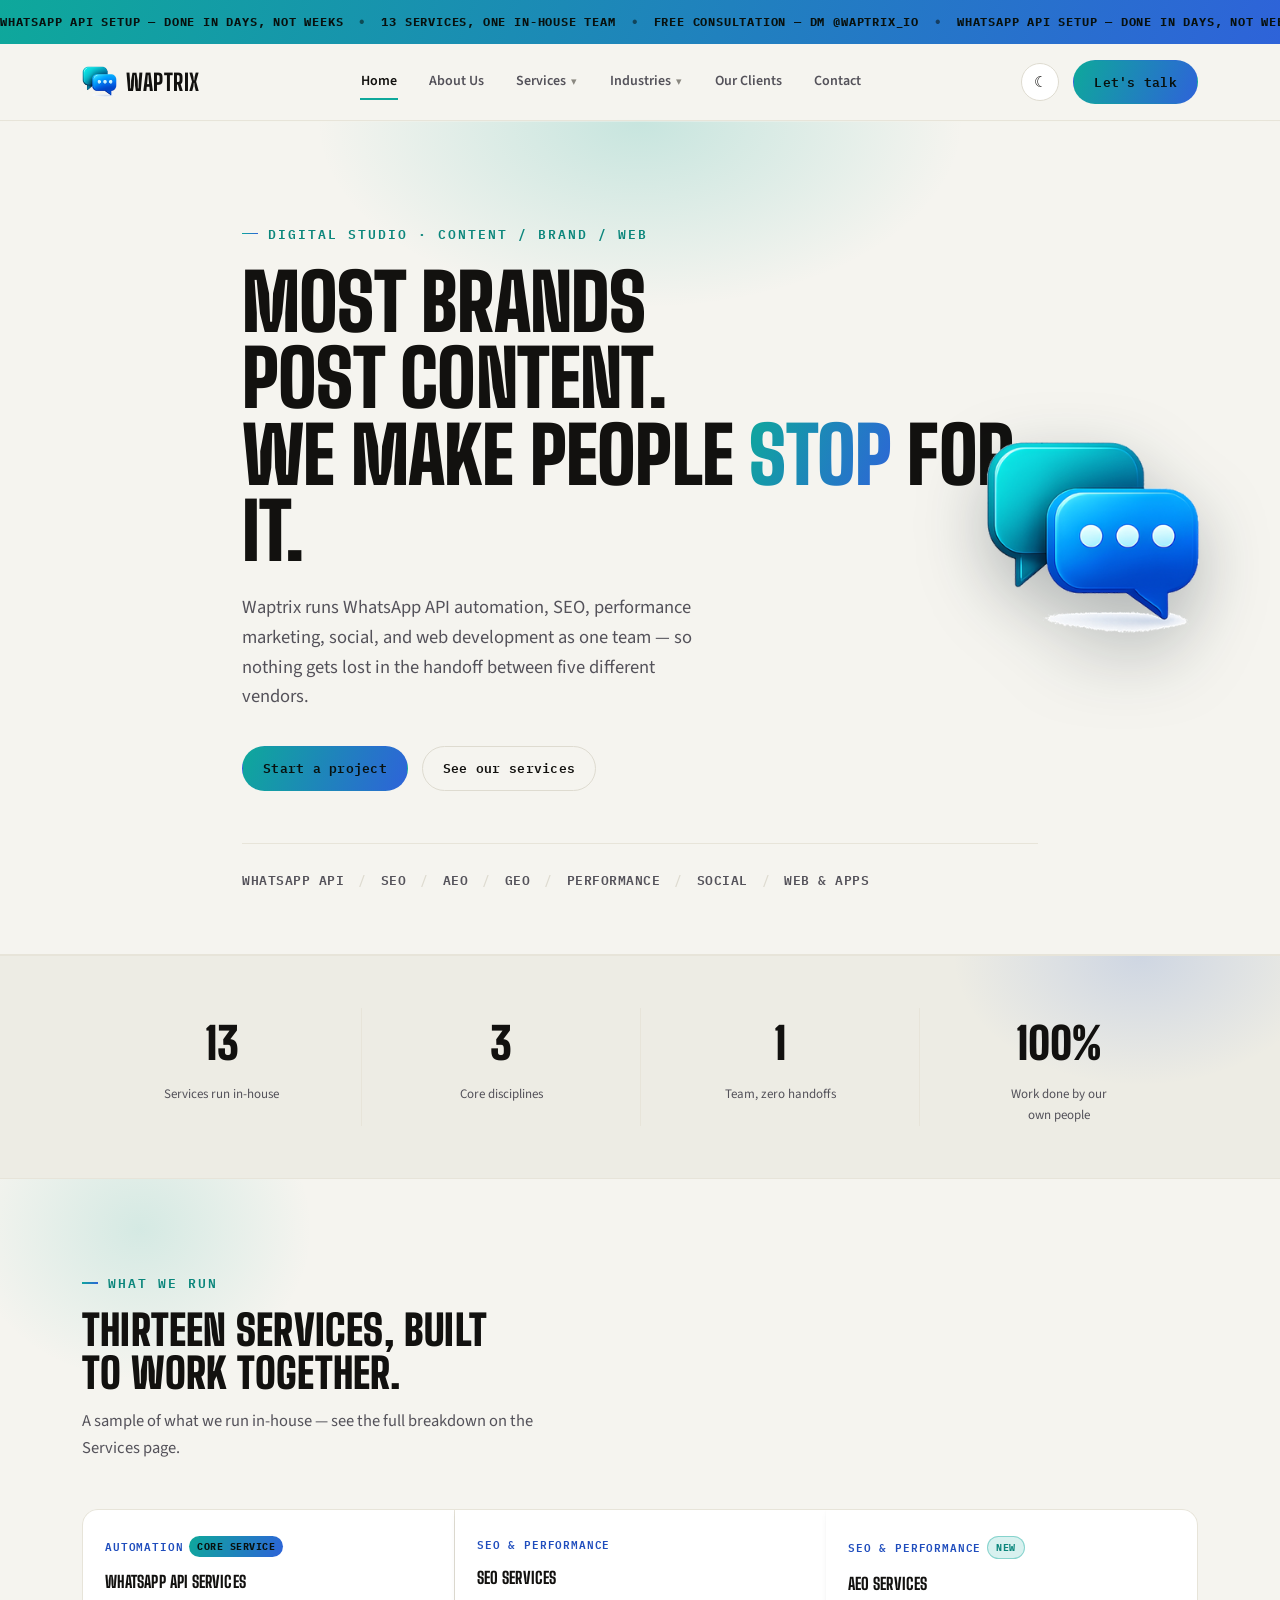
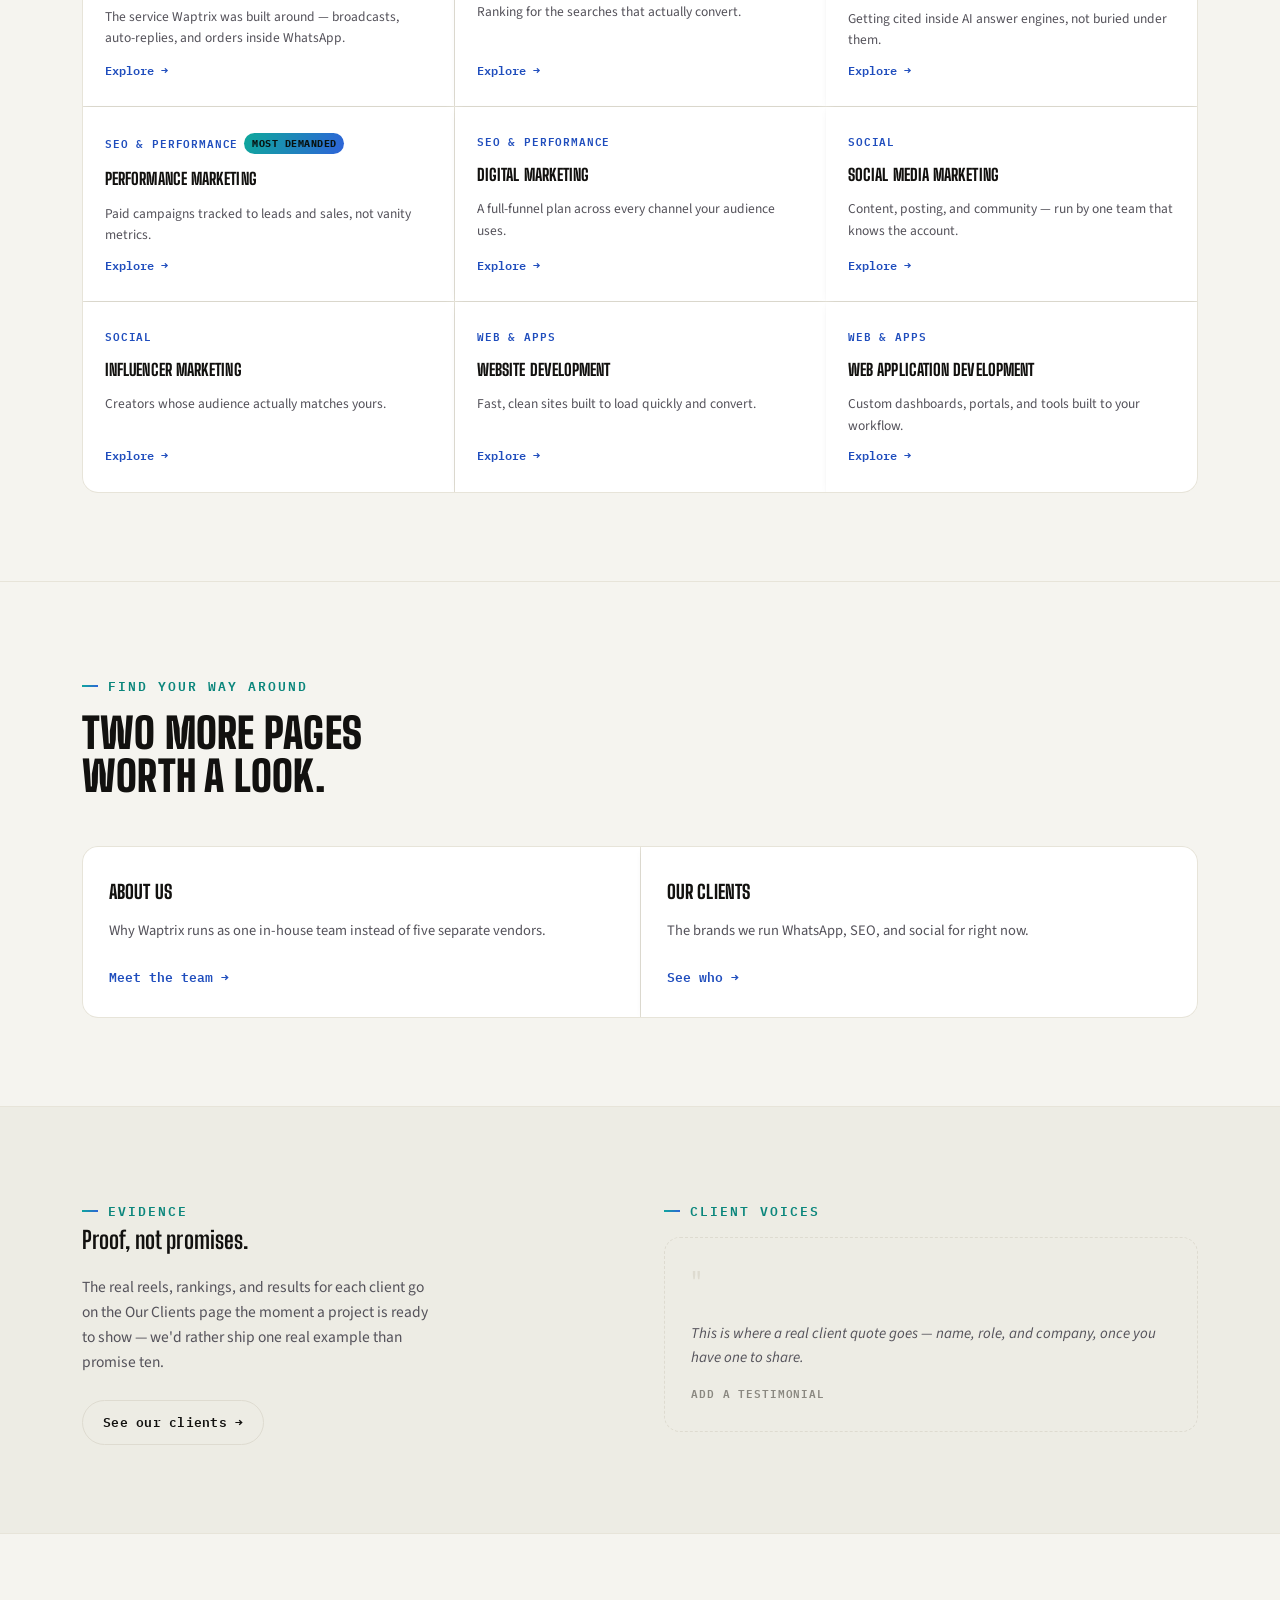
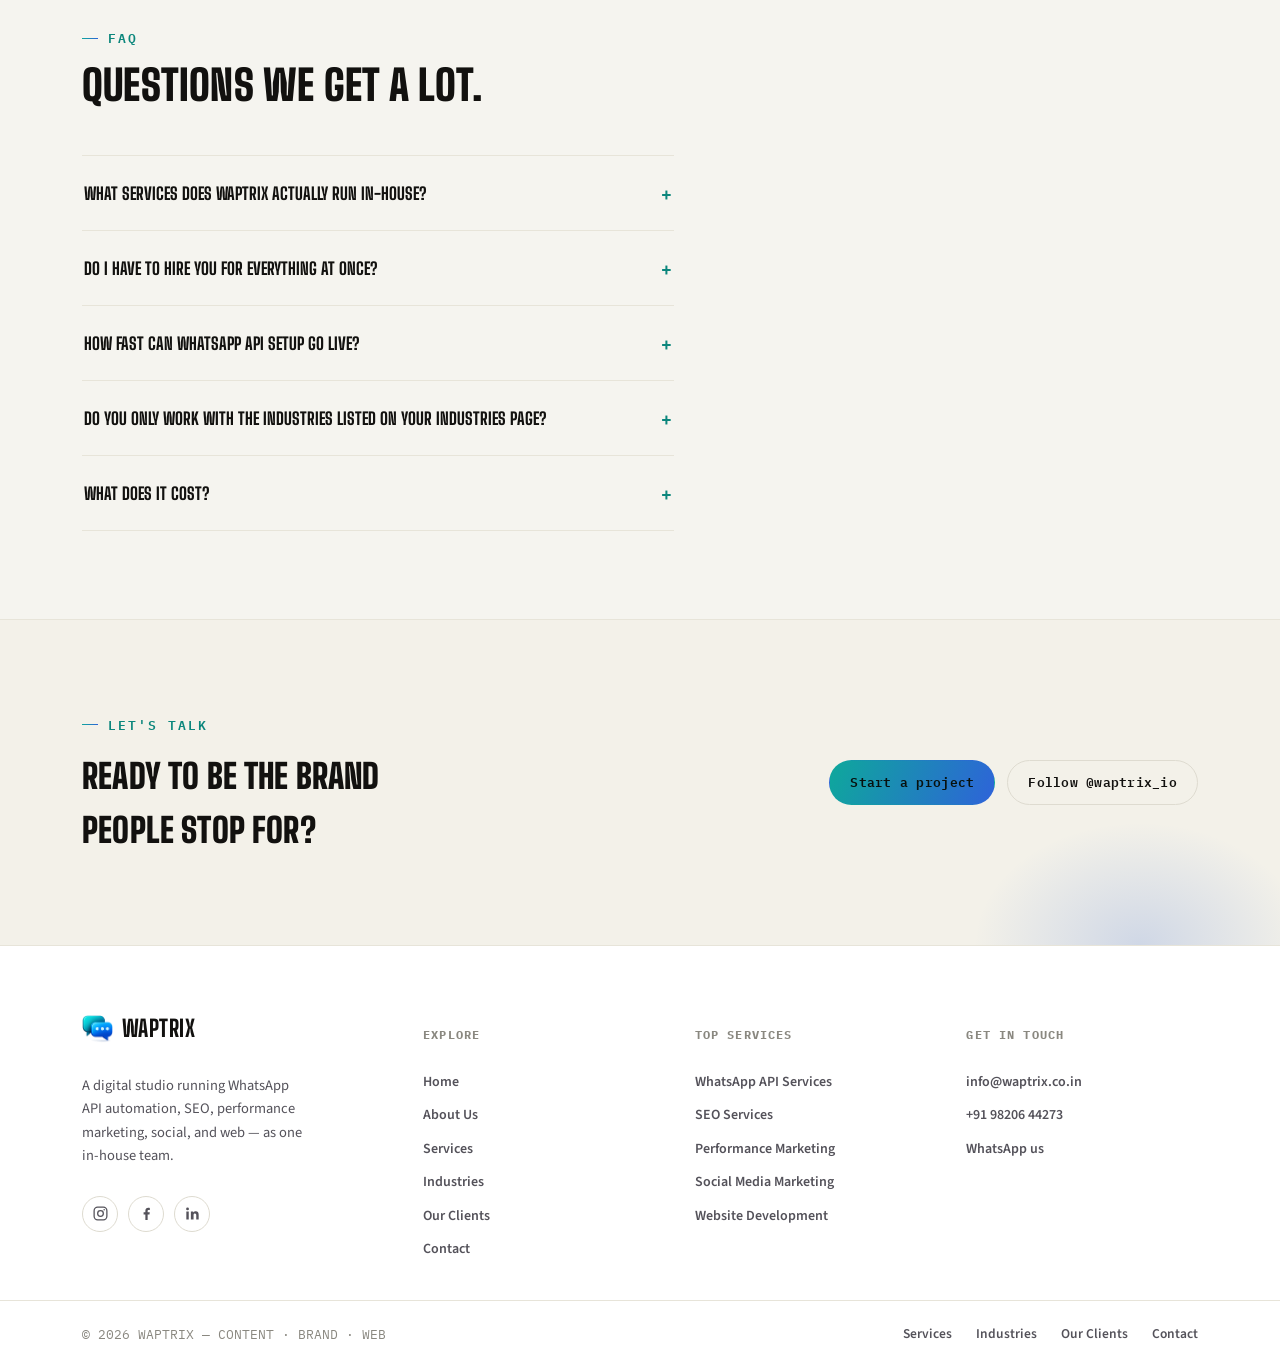
==== src/site.html @ ff84740c "Split the site into real pages for Google and fix the cut-off mobile logo Every section used to live" ====
<!DOCTYPE html>
<html lang="en">
<head>
<meta charset="utf-8">
<meta name="viewport" content="width=device-width, initial-scale=1">
<meta name="description" content="Waptrix Studio — SEO, AEO, performance marketing, social media, website development and WhatsApp API services, all from one in-house team.">
<title>Waptrix Studio</title>
<link rel="preconnect" href="https://fonts.googleapis.com">
<link rel="preconnect" href="https://fonts.gstatic.com" crossorigin>
<link href="https://fonts.googleapis.com/css2?family=Big+Shoulders+Display:wght@700;800;900&family=Source+Sans+3:wght@400;500;600;700&family=IBM+Plex+Mono:wght@500;600&display=swap" rel="stylesheet">
<style>
  :root{
    --bg:#F5F4EF;
    --bg-alt:#EDECE4;
    --surface:#FFFFFF;
    --surface-2:#F3F1E9;
    --border:#DEDBD0;
    --border-soft:#E7E4D9;
    --ink:#12110F;
    --ink-soft:#54525A;
    --ink-faint:#8A8880;
    --teal:#0EA89B;
    --teal-deep:#0B867C;
    --blue:#2E63D9;
    --blue-deep:#1F4DBD;
    --nav-bg:rgba(245,244,239,.86);
    --grad:linear-gradient(112deg, var(--teal), var(--blue));
    --radius:16px;
    --shadow-sm:0 1px 2px rgba(20,20,10,.04), 0 2px 8px -2px rgba(20,20,10,.06);
    --shadow-md:0 4px 16px -4px rgba(20,20,10,.10), 0 12px 32px -12px rgba(20,20,10,.10);
  }
  @media (prefers-color-scheme: dark){
    :root:not([data-theme="light"]){
      --bg:#0A0A0E;
      --bg-alt:#0F0F14;
      --surface:#15151B;
      --surface-2:#1B1B22;
      --border:#292933;
      --border-soft:#1F1F27;
      --ink:#F4F3EF;
      --ink-soft:#A6A5AF;
      --ink-faint:#6C6B76;
      --teal:#20D6C7;
      --teal-deep:#3BE0D2;
      --blue:#4C82FF;
      --blue-deep:#7CA3FF;
      --nav-bg:rgba(10,10,14,.82);
      --shadow-sm:0 1px 2px rgba(0,0,0,.3), 0 2px 10px -2px rgba(0,0,0,.4);
      --shadow-md:0 6px 20px -6px rgba(0,0,0,.5), 0 16px 40px -16px rgba(0,0,0,.55);
    }
  }
  :root[data-theme="dark"]{
    --bg:#0A0A0E;
    --bg-alt:#0F0F14;
    --surface:#15151B;
    --surface-2:#1B1B22;
    --border:#292933;
    --border-soft:#1F1F27;
    --ink:#F4F3EF;
    --ink-soft:#A6A5AF;
    --ink-faint:#6C6B76;
    --teal:#20D6C7;
    --teal-deep:#3BE0D2;
    --blue:#4C82FF;
    --blue-deep:#7CA3FF;
    --nav-bg:rgba(10,10,14,.82);
    --shadow-sm:0 1px 2px rgba(0,0,0,.3), 0 2px 10px -2px rgba(0,0,0,.4);
    --shadow-md:0 6px 20px -6px rgba(0,0,0,.5), 0 16px 40px -16px rgba(0,0,0,.55);
  }
  *{box-sizing:border-box;}
  html{scroll-behavior:smooth;}
  @media (prefers-reduced-motion: reduce){
    html{scroll-behavior:auto;}
  }
  body{
    margin:0;
    background:var(--bg);
    color:var(--ink);
    font-family:"Source Sans 3", ui-sans-serif, system-ui, -apple-system, sans-serif;
    font-size:16px;
    line-height:1.6;
    -webkit-font-smoothing:antialiased;
  }
  h1,h2,h3{
    font-family:"Big Shoulders Display", ui-sans-serif, system-ui, sans-serif;
    color:var(--ink);
    text-wrap:balance;
    margin:0;
    letter-spacing:.005em;
  }
  a{color:inherit; text-decoration:none;}
  img,svg{max-width:100%;}

  /* ---------- Smooth theme switching + motion ---------- */
  body, header.site, .theme-toggle, .menu-toggle, .btn-ghost,
  .contact-panel, .contact-left, .contact-right, .cline, .cline .go,
  .channel, .teaser, .tile, .svc-row, .slot, .voice-slot, .mega-col a, .step .num, .badge.new,
  nav.links > a, .nav-item > a, .caret-btn, .mobile-menu a{
    transition:background-color .25s ease, border-color .25s ease, color .2s ease;
  }
  .btn{transition:filter .15s ease, transform .15s ease, border-color .2s ease, color .2s ease, background-color .25s ease;}
  .btn-primary:hover{transform:translateY(-1px);}
  .btn-ghost:hover{transform:translateY(-1px);}
  .teaser, .tile, .slot{transition:background-color .25s ease, border-color .25s ease, transform .2s ease;}
  .teaser:hover, .tile:hover{transform:translateY(-3px);}
  .slot:hover{transform:translateY(-2px); border-color:var(--teal);}
  .svc-row{transition:background-color .2s ease, transform .15s ease;}
  .svc-row:hover{transform:translateX(4px);}
  @keyframes pageIn{
    from{opacity:0; transform:translateY(8px);}
    to{opacity:1; transform:translateY(0);}
  }
  .page{animation:pageIn .45s ease;}
  @media (prefers-reduced-motion: reduce){
    .page{animation:none;}
    .teaser:hover, .tile:hover, .slot:hover, .svc-row:hover, .btn-primary:hover, .btn-ghost:hover{transform:none;}
    body, header.site, .theme-toggle, .menu-toggle, .btn-ghost, .btn,
    .contact-panel, .contact-left, .contact-right, .cline, .cline .go,
    .channel, .teaser, .tile, .svc-row, .slot, .voice-slot, .mega-col a, .step .num, .badge.new,
    nav.links > a, .nav-item > a, .caret-btn, .mobile-menu a, .mega-menu, .mobile-menu{
      transition-duration:.01s;
    }
  }
  .mono{font-family:"IBM Plex Mono", ui-monospace, monospace;}
  .wrap{max-width:1180px; margin:0 auto; padding:0 32px;}

  .eyebrow{
    font-family:"IBM Plex Mono", ui-monospace, monospace;
    font-size:12.5px; font-weight:600; letter-spacing:.16em; text-transform:uppercase;
    color:var(--teal-deep);
    display:inline-flex; align-items:center; gap:10px;
  }
  .eyebrow::before{content:"";width:16px;height:1.5px;background:var(--grad);}

  /* ---------- Top ticker ---------- */
  .topbar{background:var(--grad); color:#08110F; overflow:hidden; white-space:nowrap;}
  .topbar-track{display:inline-flex; align-items:center; gap:16px; padding:9px 0; animation:ticker 26s linear infinite;}
  .topbar-item{font-family:"IBM Plex Mono", monospace; font-size:11.5px; font-weight:700; letter-spacing:.07em; text-transform:uppercase;}
  .topbar-sep{opacity:.55; font-weight:700;}
  @keyframes ticker{from{transform:translateX(0);} to{transform:translateX(-50%);}}
  @media (prefers-reduced-motion: reduce){
    .topbar-track{animation:none;}
    .topbar{overflow-x:auto;}
  }

  /* ---------- Nav ---------- */
  header.site{
    position:sticky; top:0; z-index:50;
    background:var(--nav-bg);
    backdrop-filter:saturate(140%) blur(10px);
    border-bottom:1px solid var(--border-soft);
  }
  .nav{position:relative; display:flex; align-items:center; justify-content:space-between; padding:16px 32px; max-width:1180px; margin:0 auto;}
  .brand{display:flex; align-items:center; gap:9px; flex:none;}
  .brand-logo{height:32px; width:auto; display:block;}
  .footer-brand .brand-logo{height:28px;}
  .brand-word{
    font-family:"Big Shoulders Display", sans-serif; font-weight:800;
    font-size:23px; letter-spacing:.02em; text-transform:uppercase; color:var(--ink);
  }
  nav.links{display:flex; align-items:center; gap:30px;}
  nav.links > a{font-size:14px; font-weight:600; color:var(--ink-soft); border-bottom:2px solid transparent; padding:6px 1px; transition:color .15s, border-color .15s;}
  nav.links > a:hover, nav.links > a:focus-visible{color:var(--ink); border-color:var(--teal);}
  nav.links > a.active{color:var(--ink); border-color:var(--teal);}
  .nav-item{position:relative; display:flex; align-items:center; gap:2px;}
  .nav-item > a{font-size:14px; font-weight:600; color:var(--ink-soft); border-bottom:2px solid transparent; padding:6px 1px; transition:color .15s, border-color .15s;}
  .nav-item > a:hover, .nav-item > a:focus-visible, .nav-item > a.active{color:var(--ink); border-color:var(--teal);}
  .caret-btn{background:none; border:none; color:var(--ink-faint); font-size:11px; cursor:pointer; padding:6px 2px;}
  .caret-btn:hover{color:var(--ink);}
  .caret-btn:focus-visible{outline:2px solid var(--blue); outline-offset:2px;}
  .mega-menu{
    position:absolute; top:calc(100% + 14px); left:50%;
    display:flex; gap:36px; background:var(--surface); border:1px solid var(--border-soft); border-radius:14px;
    padding:26px 30px; box-shadow:0 16px 40px -12px rgba(0,0,0,.25); z-index:60; width:max-content;
    opacity:0; visibility:hidden; pointer-events:none;
    transform:translateX(-50%) translateY(-6px);
    transition:opacity .18s ease, transform .18s ease, visibility .18s;
  }
  .mega-menu.open{
    opacity:1; visibility:visible; pointer-events:auto;
    transform:translateX(-50%) translateY(0);
  }
  .mega-col{display:flex; flex-direction:column; gap:2px; min-width:220px;}
  .mega-cat{
    font-family:"IBM Plex Mono", monospace; font-size:11px; font-weight:700; letter-spacing:.12em; text-transform:uppercase;
    color:var(--teal-deep); padding-bottom:10px; margin-bottom:6px; border-bottom:2px solid var(--border);
  }
  .mega-col a{
    display:flex; align-items:center; justify-content:space-between; gap:10px;
    font-size:14px; font-weight:600; color:var(--ink-soft); padding:9px 4px; border-radius:8px;
  }
  .mega-col a:hover{color:var(--ink); background:var(--surface-2);}
  .mega-static{
    display:block; font-size:14px; font-weight:600; color:var(--ink-soft); padding:9px 4px;
  }
  .mega-cta-link{color:var(--blue-deep) !important; font-weight:700 !important;}
  .mega-cta-link:hover{color:var(--teal-deep) !important; background:var(--surface-2);}
  .badge{
    font-family:"IBM Plex Mono", monospace; font-size:9.5px; font-weight:700; letter-spacing:.05em; text-transform:uppercase;
    padding:3px 8px; border-radius:999px; white-space:nowrap; flex:none;
  }
  .badge.new{background:color-mix(in srgb, var(--teal) 16%, transparent); color:var(--teal-deep); border:1px solid color-mix(in srgb, var(--teal) 40%, transparent);}
  .badge.hot{background:var(--grad); color:#08110F;}
  .btn{
    font-family:"IBM Plex Mono", monospace; font-size:13px; font-weight:600; letter-spacing:.02em;
    padding:11px 20px; border-radius:999px; display:inline-flex; align-items:center; gap:8px; border:1px solid transparent; cursor:pointer;
  }
  .btn:focus-visible{outline:2px solid var(--blue); outline-offset:2px;}
  .btn-primary{background:var(--grad); color:#08110F;}
  .btn-primary:hover{filter:brightness(1.08);}
  .btn-ghost{background:transparent; border-color:var(--border); color:var(--ink);}
  .btn-ghost:hover{border-color:var(--teal); color:var(--teal-deep);}
  .theme-toggle{
    width:38px; height:38px; border-radius:50%; border:1px solid var(--border);
    background:var(--surface); color:var(--ink); display:flex; align-items:center; justify-content:center;
    font-size:15px; cursor:pointer; flex:none;
  }
  .theme-toggle:hover{border-color:var(--teal);}
  .theme-toggle:focus-visible{outline:2px solid var(--blue); outline-offset:2px;}
  .nav-right{display:flex; align-items:center; gap:14px;}
  .nav-right .btn{white-space:nowrap;}
  .menu-toggle{
    display:none; width:38px; height:38px; border-radius:50%; border:1px solid var(--border);
    background:var(--surface); color:var(--ink); align-items:center; justify-content:center; font-size:16px; cursor:pointer; flex:none;
  }
  .menu-toggle:focus-visible{outline:2px solid var(--blue); outline-offset:2px;}
  .mobile-menu{
    position:absolute; top:100%; left:0; right:0; background:var(--surface);
    border-bottom:1px solid var(--border-soft); padding:8px 32px 18px; display:flex; flex-direction:column;
    opacity:0; visibility:hidden; pointer-events:none; transform:translateY(-8px);
    transition:opacity .2s ease, transform .2s ease, visibility .2s;
  }
  .mobile-menu.open{opacity:1; visibility:visible; pointer-events:auto; transform:translateY(0);}
  .mobile-menu a{display:block; padding:12px 4px; font-size:15px; font-weight:600; color:var(--ink-soft); border-left:3px solid transparent; padding-left:12px; transition:color .15s ease, border-color .15s ease;}
  .mobile-menu a:hover, .mobile-menu a.active{color:var(--ink); border-left-color:var(--teal);}

  /* ---------- Pages ---------- */
  .page{display:block;}
  .page[hidden]{display:none;}

  /* ---------- Hero ---------- */
  .hero{position:relative; padding:96px 0 64px; overflow:hidden; border-bottom:1px solid var(--border-soft);}
  .hero::before{
    content:"";
    position:absolute; top:-260px; left:50%; width:900px; height:520px; transform:translateX(-50%);
    background:radial-gradient(closest-side, color-mix(in srgb, var(--teal) 20%, transparent), transparent 72%);
    pointer-events:none;
  }
  .hero-inner{position:relative; max-width:860px;}
  .hero h1{
    font-size:clamp(40px, 6.4vw, 78px); font-weight:900; line-height:.98; letter-spacing:-.01em;
    text-transform:uppercase; margin:20px 0 24px;
  }
  .hero h1 .hl{
    background:var(--grad); -webkit-background-clip:text; background-clip:text; color:transparent;
  }
  .hero p.lede{font-size:18.5px; color:var(--ink-soft); max-width:52ch; margin:0 0 34px;}
  .hero-ctas{display:flex; gap:14px; flex-wrap:wrap; margin-bottom:52px;}
  .stack-strip{
    display:flex; align-items:center; gap:14px; flex-wrap:wrap;
    font-family:"IBM Plex Mono", monospace; font-size:12.5px; font-weight:500; letter-spacing:.04em;
    color:var(--ink-faint); text-transform:uppercase;
    padding-top:26px; border-top:1px solid var(--border-soft);
  }
  .stack-strip b{color:var(--ink-soft); font-weight:600;}
  .stack-strip .sep{color:var(--border); }

  /* ---------- Hero 3D floating icon ---------- */
  .hero-visual{
    position:absolute; top:50%; right:6%; width:220px; height:220px;
    transform:translateY(-50%); pointer-events:none; perspective:900px;
    animation:heroFloat 6s ease-in-out infinite;
  }
  .hero-visual img{
    width:100%; height:100%; object-fit:contain; display:block;
    filter:drop-shadow(0 24px 34px rgba(10,30,40,.28));
    transition:transform .25s ease-out;
    transform-style:preserve-3d;
  }
  @keyframes heroFloat{
    0%,100%{transform:translateY(-50%) rotate(-2.5deg);}
    50%{transform:translateY(calc(-50% - 16px)) rotate(2.5deg);}
  }
  @media (max-width:1080px){ .hero-visual{width:170px; height:170px; right:3%;} }
  @media (max-width:860px){ .hero-visual{display:none;} }
  @media (prefers-reduced-motion: reduce){ .hero-visual{animation:none; top:50%; right:6%;} }

  /* ---------- 3D tilt + sheen on cards ---------- */
  .tilt{position:relative; transform-style:preserve-3d; will-change:transform;}
  .tilt::after{
    content:""; position:absolute; inset:0; border-radius:inherit; pointer-events:none;
    background:radial-gradient(circle at var(--mx,50%) var(--my,50%), rgba(255,255,255,.20), transparent 55%);
    opacity:0; transition:opacity .25s ease; z-index:1;
  }
  .tilt:hover::after{opacity:1;}
  :root[data-theme="dark"] .tilt::after{background:radial-gradient(circle at var(--mx,50%) var(--my,50%), rgba(255,255,255,.10), transparent 55%);}
  @media (prefers-color-scheme: dark){
    :root:not([data-theme="light"]) .tilt::after{background:radial-gradient(circle at var(--mx,50%) var(--my,50%), rgba(255,255,255,.10), transparent 55%);}
  }

  /* ---------- Section shell ---------- */
  section{padding:88px 0;}
  section + section{border-top:1px solid var(--border-soft);}
  .sec-head{max-width:60ch; margin-bottom:48px;}
  .sec-head h1, .sec-head h2{font-size:clamp(28px,3.6vw,42px); font-weight:900; margin-top:16px; text-transform:uppercase; line-height:1.02;}
  .sec-head p{color:var(--ink-soft); margin-top:14px; font-size:16.5px;}

  /* ---------- Home teasers ---------- */
  .teasers{display:grid; grid-template-columns:repeat(3,1fr); gap:1px; background:var(--border-soft); border:1px solid var(--border-soft); border-radius:var(--radius); overflow:hidden;}
  .teasers-2{grid-template-columns:repeat(2,1fr);}
  .teaser{background:var(--surface); padding:30px 26px; display:flex; flex-direction:column; gap:12px; min-height:170px; transition:background .15s; box-shadow:var(--shadow-sm);}
  .teaser:hover{box-shadow:var(--shadow-md);}
  .teaser:hover{background:var(--surface-2);}
  .teaser h3{font-size:19px; font-weight:800; text-transform:uppercase;}
  .teaser p{font-size:14.5px; color:var(--ink-soft); margin:0; flex:1;}
  .teaser .go{font-family:"IBM Plex Mono",monospace; font-size:12.5px; font-weight:600; color:var(--blue-deep);}
  .teaser:hover .go{color:var(--teal-deep);}

  /* ---------- Home: stats strip ---------- */
  .section-alt{background:var(--bg-alt);}
  #home-services{position:relative; overflow:hidden;}
  #home-services::before{
    content:""; position:absolute; top:-160px; left:-100px; width:480px; height:420px;
    background:radial-gradient(closest-side, color-mix(in srgb, var(--teal) 14%, transparent), transparent 72%);
    pointer-events:none;
  }
  #home-services .wrap{position:relative;}
  .stats-sec{padding:52px 0; background:var(--bg-alt); position:relative; overflow:hidden;}
  .stats-sec::before{
    content:""; position:absolute; top:-180px; right:-120px; width:520px; height:360px;
    background:radial-gradient(closest-side, color-mix(in srgb, var(--blue) 16%, transparent), transparent 72%);
    pointer-events:none;
  }
  .stats-strip{display:grid; grid-template-columns:repeat(4,1fr); gap:0; position:relative;}
  .stat{
    display:flex; flex-direction:column; gap:6px; padding:0 24px; text-align:center;
    border-left:1px solid var(--border-soft);
  }
  .stat:first-child{border-left:none;}
  .stat-num{font-family:"Big Shoulders Display", sans-serif; font-size:clamp(32px,4vw,44px); font-weight:900; color:var(--ink); font-variant-numeric:tabular-nums;}
  .stat-label{font-size:13px; color:var(--ink-soft); max-width:20ch; margin:0 auto;}

  /* ---------- Home: service tiles ---------- */
  .service-tiles{display:grid; grid-template-columns:repeat(4,1fr); gap:1px; background:var(--border-soft); border:1px solid var(--border-soft); border-radius:var(--radius); overflow:hidden;}
  .service-tiles-3{grid-template-columns:repeat(3,1fr);}
  .tile{background:var(--surface); padding:26px 22px; display:flex; flex-direction:column; gap:10px; min-height:180px; transition:background .15s; box-shadow:var(--shadow-sm);}
  .tile:hover{box-shadow:var(--shadow-md);}
  .tile:hover{background:var(--surface-2);}
  .tile-cat{font-size:10.5px; font-weight:600; letter-spacing:.08em; text-transform:uppercase; color:var(--blue-deep); display:flex; align-items:center; gap:6px; flex-wrap:wrap;}
  .tile h3{font-size:16.5px; font-weight:800; text-transform:uppercase; margin-top:2px;}
  .tile p{font-size:13.5px; color:var(--ink-soft); margin:0; flex:1;}
  .tile .go{font-family:"IBM Plex Mono",monospace; font-size:12px; font-weight:600; color:var(--blue-deep);}
  .tile:hover .go{color:var(--teal-deep);}

  /* ---------- Home: proof + voices ---------- */
  .proof-voices{display:grid; grid-template-columns:1fr 1fr; gap:48px; align-items:start;}
  .proof-col p{color:var(--ink-soft); font-size:15.5px; margin:16px 0 26px; max-width:44ch;}
  .voice-col .eyebrow{margin-bottom:16px;}
  .voice-slot{
    border:1.5px dashed var(--border); border-radius:var(--radius); padding:30px 26px;
    display:flex; flex-direction:column; gap:14px;
  }
  .quote-mark{font-family:"Big Shoulders Display",sans-serif; font-size:40px; color:var(--border); line-height:1;}
  .voice-slot p{font-size:15px; color:var(--ink-soft); margin:0; font-style:italic;}
  .voice-slot .tag{font-family:"IBM Plex Mono",monospace; font-size:11px; font-weight:600; letter-spacing:.08em; text-transform:uppercase; color:var(--ink-faint);}

  /* ---------- Home: closing CTA band ---------- */
  .cta-band{background:var(--surface-2); position:relative; overflow:hidden;}
  .cta-band::before{
    content:""; position:absolute; bottom:-170px; right:-90px; width:460px; height:340px;
    background:radial-gradient(closest-side, color-mix(in srgb, var(--blue) 18%, transparent), transparent 72%);
    pointer-events:none;
  }
  .cta-band-inner{display:flex; align-items:center; justify-content:space-between; gap:28px; flex-wrap:wrap; position:relative;}
  .cta-band h2{font-size:clamp(24px,3vw,34px); font-weight:900; text-transform:uppercase; margin-top:14px; max-width:24ch;}
  .cta-band-actions{display:flex; gap:12px; flex-wrap:wrap;}

  /* ---------- Process ---------- */
  .process{display:grid; grid-template-columns:repeat(3,1fr); gap:0; position:relative;}
  .process::before{
    content:""; position:absolute; top:19px; left:6%; right:6%; height:1px; background:var(--border);
    z-index:0;
  }
  .step{position:relative; padding-right:28px;}
  .step .num{
    font-family:"Big Shoulders Display", sans-serif; font-weight:800; font-size:15px;
    width:38px; height:38px; border-radius:50%; background:var(--bg); border:1px solid var(--border);
    display:flex; align-items:center; justify-content:center; color:var(--teal-deep); position:relative; z-index:1; margin-bottom:22px;
  }
  .step h3{font-size:21px; font-weight:800; text-transform:uppercase; margin-bottom:10px;}
  .step p{color:var(--ink-soft); font-size:15px; max-width:32ch;}

  .principles{display:grid; grid-template-columns:repeat(3,1fr); gap:32px; border-top:1px solid var(--border-soft); padding-top:36px; margin-top:44px;}
  .principle h3{font-size:18px; font-weight:800; text-transform:uppercase; margin-bottom:10px;}
  .principle p{color:var(--ink-soft); font-size:14.5px; max-width:30ch; margin:0;}

  /* ---------- Services directory ---------- */
  .svc-category{margin-bottom:52px;}
  .svc-category:last-child{margin-bottom:0;}
  .svc-cat-label{
    font-family:"IBM Plex Mono", monospace; font-size:12px; font-weight:700; letter-spacing:.14em; text-transform:uppercase;
    color:var(--teal-deep); padding-bottom:12px; margin-bottom:4px; border-bottom:2px solid var(--border);
  }
  .svc-row{
    display:flex; align-items:center; justify-content:space-between; gap:16px;
    padding:22px 6px; border-bottom:1px solid var(--border-soft); transition:background .15s;
  }
  .svc-row:hover{background:var(--surface-2);}
  .svc-row-name{font-size:18px; font-weight:800; text-transform:uppercase; letter-spacing:.005em;}
  .svc-row-right{display:flex; align-items:center; gap:12px; flex:none;}
  .svc-row .chev{color:var(--ink-faint); font-size:18px; transition:color .15s;}
  .svc-row:hover .chev{color:var(--teal-deep);}

  /* ---------- Individual service page ---------- */
  .svc-crumb{
    font-family:"IBM Plex Mono", monospace; font-size:12px; color:var(--ink-faint);
    display:flex; align-items:center; gap:8px; margin-bottom:22px;
  }
  .svc-crumb a:hover{color:var(--teal-deep);}
  .svc-head{max-width:64ch; margin-bottom:38px;}
  .svc-head h1, .svc-head h2{font-size:clamp(28px,3.6vw,42px); font-weight:900; margin-top:16px; text-transform:uppercase; line-height:1.02;}
  .svc-head p{color:var(--ink-soft); margin-top:16px; font-size:17px; max-width:60ch;}
  .svc-overview{max-width:66ch; margin:8px 0 40px; display:flex; flex-direction:column; gap:20px; padding-top:8px; border-top:1px solid var(--border-soft);}
  .svc-overview h3{font-size:18px; font-weight:800; text-transform:uppercase; margin-top:16px;}
  .svc-overview p{color:var(--ink-soft); font-size:16px; margin:0;}
  .svc-overview em{color:var(--ink); font-style:normal; font-weight:700;}
  .svc-includes{list-style:none; margin:8px 0 36px; padding:0; display:grid; gap:14px; max-width:52ch;}
  .svc-includes li{display:flex; gap:12px; align-items:flex-start; font-size:15.5px; color:var(--ink-soft);}
  .svc-includes li::before{content:"✓"; color:var(--teal-deep); font-weight:700; flex:none;}

  /* ---------- Industries ---------- */
  .ind-columns{display:grid; grid-template-columns:repeat(3,1fr); gap:40px; margin-bottom:56px;}
  .ind-row{
    font-size:17px; font-weight:700; padding:16px 4px; border-bottom:1px solid var(--border-soft); color:var(--ink);
  }
  .ind-row:last-child{border-bottom:none;}
  .agency-panel{
    border:1px solid var(--border-soft); border-radius:var(--radius); padding:36px 40px;
    background:var(--surface); position:relative; overflow:hidden; box-shadow:var(--shadow-md);
  }
  .agency-panel::before{
    content:""; position:absolute; top:0; left:0; width:100%; height:3px; background:var(--grad);
  }
  .agency-panel h3{font-size:clamp(22px,2.6vw,28px); font-weight:900; text-transform:uppercase; margin:14px 0 12px; max-width:34ch;}
  .agency-panel p{color:var(--ink-soft); font-size:15.5px; max-width:56ch; margin:0 0 22px;}

  /* ---------- Our Clients ---------- */
  .clients-grid{display:grid; grid-template-columns:repeat(4,1fr); gap:16px;}
  .client-card{
    border:1px solid var(--border-soft); border-radius:var(--radius); background:var(--surface);
    padding:28px 18px; display:flex; flex-direction:column; align-items:center; text-align:center; gap:14px;
    transition:background-color .25s ease, border-color .25s ease, transform .2s ease, box-shadow .25s ease;
    box-shadow:var(--shadow-sm);
  }
  .client-card:hover{background:var(--surface-2); border-color:var(--teal); transform:translateY(-3px); box-shadow:var(--shadow-md);}
  .client-logo-slot{
    width:60px; height:60px; border-radius:14px; border:1.5px dashed var(--border);
    display:flex; align-items:center; justify-content:center;
    font-family:"Big Shoulders Display", sans-serif; font-weight:800; font-size:18px; color:var(--ink-faint);
  }
  .client-card h3{font-size:14px; font-weight:800; text-transform:uppercase; margin:0; line-height:1.25;}
  .client-card p{font-size:12px; color:var(--ink-soft); margin:0;}

  /* ---------- Contact ---------- */
  .contact-panel{border:1px solid var(--border-soft); border-radius:20px; overflow:hidden; background:var(--surface); display:grid; grid-template-columns:1.1fr 1fr; box-shadow:var(--shadow-md);}
  .contact-left{padding:48px 44px; display:flex; flex-direction:column; justify-content:space-between; position:relative; overflow:hidden;}
  .contact-left::before{
    content:""; position:absolute; inset:auto -80px -80px auto; width:260px; height:260px;
    background:radial-gradient(closest-side, color-mix(in srgb, var(--blue) 26%, transparent), transparent 74%);
    pointer-events:none;
  }
  .contact-left h1, .contact-left h2{font-size:clamp(28px,3.4vw,38px); text-transform:uppercase; font-weight:900; position:relative;}
  .contact-left p{color:var(--ink-soft); font-size:15.5px; max-width:36ch; margin-top:16px; position:relative;}
  .contact-right{padding:48px 44px; border-left:1px solid var(--border-soft); display:flex; flex-direction:column; gap:6px;}
  .cline{display:flex; align-items:center; justify-content:space-between; gap:16px; padding:18px 0; border-bottom:1px solid var(--border-soft);}
  .cline:last-child{border-bottom:none;}
  .cline .label{font-family:"IBM Plex Mono",monospace; font-size:11.5px; color:var(--ink-faint); letter-spacing:.08em;}
  .cline .value{font-weight:700; font-size:17px; margin-top:4px; display:inline-block;}
  .cline a.value:hover{color:var(--teal);}
  .cline .go{font-family:"IBM Plex Mono",monospace; font-size:12px; font-weight:600; color:var(--ink); border:1px solid var(--border); border-radius:999px; padding:7px 14px; white-space:nowrap;}
  .cline .go:hover{border-color:var(--teal); color:var(--teal);}

  /* ---------- Contact form ---------- */
  .contact-form{max-width:760px; display:flex; flex-direction:column; gap:20px;}
  .form-row{display:grid; grid-template-columns:1fr 1fr; gap:20px;}
  .contact-form label{
    display:flex; flex-direction:column; gap:8px;
    font-family:"IBM Plex Mono", monospace; font-size:11.5px; font-weight:600; letter-spacing:.08em;
    text-transform:uppercase; color:var(--ink-faint);
  }
  .form-full{width:100%;}
  .contact-form input, .contact-form select, .contact-form textarea{
    font-family:"Source Sans 3", sans-serif; font-size:15px; font-weight:500; color:var(--ink);
    background:var(--surface); border:1px solid var(--border); border-radius:10px; padding:13px 14px;
    text-transform:none; letter-spacing:normal;
    transition:border-color .2s ease;
  }
  .contact-form textarea{resize:vertical; min-height:110px;}
  .contact-form input:focus, .contact-form select:focus, .contact-form textarea:focus{
    outline:none; border-color:var(--teal);
  }
  .contact-form select{cursor:pointer;}
  .contact-form button{align-self:flex-start; margin-top:4px;}

  /* ---------- Map slot ---------- */
  .map-slot{
    border:1.5px dashed var(--border); border-radius:var(--radius); padding:48px 40px;
    display:flex; flex-direction:column; align-items:center; text-align:center; gap:14px;
    max-width:640px; color:var(--ink-faint);
  }
  .map-slot-icon{font-size:32px;}
  .map-slot p{color:var(--ink-soft); font-size:15px; max-width:44ch; margin:0;}
  .map-slot .tag{
    font-family:"IBM Plex Mono", monospace; font-size:11px; font-weight:600; letter-spacing:.08em; text-transform:uppercase;
  }

  /* ---------- FAQ ---------- */
  .faq-list{border-top:1px solid var(--border-soft); max-width:74ch;}
  .faq-item{border-bottom:1px solid var(--border-soft);}
  .faq-q{
    width:100%; display:flex; align-items:center; justify-content:space-between; gap:18px;
    background:none; border:none; text-align:left; padding:22px 2px; cursor:pointer;
    font-family:"Big Shoulders Display", sans-serif; font-size:17px; font-weight:800;
    text-transform:uppercase; color:var(--ink);
  }
  .faq-q:focus-visible{outline:2px solid var(--blue); outline-offset:2px;}
  .faq-icon{
    font-family:"IBM Plex Mono", monospace; font-size:18px; font-weight:600; color:var(--teal-deep);
    flex:none; transition:transform .25s ease;
  }
  .faq-item.open .faq-icon{transform:rotate(45deg);}
  .faq-a-wrap{display:grid; grid-template-rows:0fr; overflow:hidden; transition:grid-template-rows .3s ease;}
  .faq-item.open .faq-a-wrap{grid-template-rows:1fr;}
  .faq-a{overflow:hidden; min-height:0;}
  .faq-a p{margin:0 0 22px; padding-right:30px; color:var(--ink-soft); font-size:15px; max-width:64ch;}
  @media (prefers-reduced-motion: reduce){
    .faq-a-wrap{transition-duration:.01s;}
    .faq-icon{transition:none;}
  }

  /* ---------- Footer ---------- */
  footer{border-top:1px solid var(--border-soft); background:var(--surface);}
  .footer-main{padding:64px 0 40px;}
  .footer-grid{display:grid; grid-template-columns:1.3fr 1fr 1fr 1fr; gap:40px;}
  .footer-brand .brand{margin-bottom:16px;}
  .footer-brand p{color:var(--ink-soft); font-size:14.5px; max-width:32ch; margin:0 0 18px;}
  .footer-social{display:flex; gap:10px;}
  .footer-social a{
    width:36px; height:36px; border-radius:50%; border:1px solid var(--border);
    display:flex; align-items:center; justify-content:center; color:var(--ink-soft);
    transition:border-color .2s ease, color .2s ease, transform .2s ease;
  }
  .footer-social a svg{width:17px; height:17px;}
  .footer-social a:hover{border-color:var(--teal); color:var(--teal-deep); transform:translateY(-2px);}
  .footer-col h4{
    font-family:"IBM Plex Mono", monospace; font-size:11.5px; font-weight:700; letter-spacing:.1em;
    text-transform:uppercase; color:var(--ink-faint); margin-bottom:16px;
  }
  .footer-col{display:flex; flex-direction:column; gap:11px;}
  .footer-col a{font-size:14px; color:var(--ink-soft); font-weight:600;}
  .footer-col a:hover{color:var(--teal-deep);}
  .footer-bottom{border-top:1px solid var(--border-soft); padding:22px 0;}
  .foot-row{display:flex; align-items:center; justify-content:space-between; gap:20px; flex-wrap:wrap;}
  .foot-row .tagline{color:var(--ink-faint); font-size:12.5px;}
  .foot-links{display:flex; gap:24px;}
  .foot-links a{font-size:13.5px; color:var(--ink-soft); font-weight:600;}
  .foot-links a:hover{color:var(--teal);}
  @media (max-width: 860px){
    .footer-grid{grid-template-columns:1fr 1fr; gap:36px 24px;}
  }
  @media (max-width: 560px){
    .footer-grid{grid-template-columns:1fr; gap:32px;}
  }

  @media (max-width: 860px){
    nav.links{display:none;}
    .menu-toggle{display:flex;}
    .process{grid-template-columns:1fr; gap:32px;}
    .process::before{display:none;}
    .principles{grid-template-columns:1fr; gap:28px;}
    .teasers, .teasers-2{grid-template-columns:1fr;}
    .channels{grid-template-columns:1fr 1fr;}
    .slots{grid-template-columns:1fr;}
    .contact-panel{grid-template-columns:1fr;}
    .contact-right{border-left:none; border-top:1px solid var(--border-soft);}
    .stats-strip{grid-template-columns:1fr 1fr; gap:28px 0;}
    .stat{border-left:none; border-top:1px solid var(--border-soft); padding-top:20px;}
    .stat:first-child, .stat:nth-child(2){border-top:none; padding-top:0;}
    .service-tiles{grid-template-columns:1fr 1fr;}
    .proof-voices{grid-template-columns:1fr; gap:40px;}
    .cta-band-inner{justify-content:flex-start;}
    .ind-columns{grid-template-columns:1fr; gap:8px;}
    .agency-panel{padding:30px 26px;}
    .form-row{grid-template-columns:1fr;}
    .map-slot{padding:36px 24px;}
    .clients-grid{grid-template-columns:repeat(2,1fr);}
  }
  @media (max-width: 560px){
    .clients-grid{grid-template-columns:1fr 1fr;}
  }
  @media (max-width: 560px){
    .nav{padding:14px 20px;}
    .nav-right{gap:8px;}
    .nav-right .btn{padding:9px 14px;}
    .brand-logo{height:28px;}
    .brand-word{font-size:21px;}
  }
  @media (max-width: 389px){
    .nav-right .btn{display:none;}
  }
  @media (max-width: 560px){
    .channels{grid-template-columns:1fr;}
    .service-tiles{grid-template-columns:1fr;}
    .stats-strip{grid-template-columns:1fr 1fr;}
    .wrap{padding:0 20px;}
    .hero{padding:64px 0 48px;}
    section{padding:60px 0;}
  }
</style>
</head>
<body>

<div class="topbar" role="note" aria-label="Announcement">
  <div class="topbar-track" aria-hidden="false">
    <span class="topbar-item">WhatsApp API Setup — Done In Days, Not Weeks</span>
    <span class="topbar-sep">•</span>
    <span class="topbar-item">13 Services, One In-House Team</span>
    <span class="topbar-sep">•</span>
    <span class="topbar-item">Free Consultation — DM @waptrix_io</span>
    <span class="topbar-sep">•</span>
    <span class="topbar-item" aria-hidden="true">WhatsApp API Setup — Done In Days, Not Weeks</span>
    <span class="topbar-sep" aria-hidden="true">•</span>
    <span class="topbar-item" aria-hidden="true">13 Services, One In-House Team</span>
    <span class="topbar-sep" aria-hidden="true">•</span>
    <span class="topbar-item" aria-hidden="true">Free Consultation — DM @waptrix_io</span>
    <span class="topbar-sep" aria-hidden="true">•</span>
  </div>
</div>

<header class="site">
  <div class="nav">
    <a class="brand" href="#home" data-page="home" aria-label="Waptrix home">
      <img class="brand-logo" src="[data-uri]" alt="Waptrix logo">
      <span class="brand-word">Waptrix</span>
    </a>
    <nav class="links">
      <a href="#home" data-page="home">Home</a>
      <a href="#about" data-page="about">About Us</a>
      <div class="nav-item">
        <a href="#services" data-page="services">Services</a>
        <button class="caret-btn" id="servicesCaret" type="button" aria-label="Show services menu" aria-expanded="false">▾</button>
        <div class="mega-menu" id="megaMenu">
          <div class="mega-col">
            <div class="mega-cat">SEO &amp; Performance</div>
            <a href="#seo" data-page="seo">SEO Services</a>
            <a href="#aeo" data-page="aeo">AEO Services <span class="badge new">New</span></a>
            <a href="#geo" data-page="geo">Generative Engine Optimization <span class="badge new">New</span></a>
            <a href="#performance-marketing" data-page="performance-marketing">Performance Marketing <span class="badge hot">Most Demanded</span></a>
            <a href="#sem" data-page="sem">Search Engine Marketing</a>
            <a href="#digital-marketing" data-page="digital-marketing">Digital Marketing</a>
            <a href="#ad-management" data-page="ad-management">Ad Management</a>
          </div>
          <div class="mega-col">
            <div class="mega-cat">Social</div>
            <a href="#smm" data-page="smm">Social Media Marketing</a>
            <a href="#influencer-marketing" data-page="influencer-marketing">Influencer Marketing</a>
            <a href="#ugc-video" data-page="ugc-video">UGC Video</a>
          </div>
          <div class="mega-col">
            <div class="mega-cat">Web &amp; Apps</div>
            <a href="#website-development" data-page="website-development">Website Development</a>
            <a href="#web-app-development" data-page="web-app-development">Web Application Development</a>
          </div>
          <div class="mega-col">
            <div class="mega-cat">Automation</div>
            <a href="#whatsapp-api" data-page="whatsapp-api">WhatsApp API Services <span class="badge hot">Core Service</span></a>
          </div>
        </div>
      </div>
      <div class="nav-item">
        <a href="#industries" data-page="industries">Industries</a>
        <button class="caret-btn" id="industriesCaret" type="button" aria-label="Show industries menu" aria-expanded="false">▾</button>
        <div class="mega-menu" id="industriesMenu">
          <div class="mega-col">
            <div class="mega-cat">Education &amp; Migration</div>
            <span class="mega-static">Study Abroad</span>
            <span class="mega-static">IELTS / PTE</span>
            <span class="mega-static">Immigration Business</span>
          </div>
          <div class="mega-col">
            <div class="mega-cat">Consumer &amp; Retail</div>
            <span class="mega-static">Clothing</span>
            <span class="mega-static">Jewellery</span>
            <span class="mega-static">Food</span>
          </div>
          <div class="mega-col">
            <div class="mega-cat">Lifestyle &amp; Mobility</div>
            <span class="mega-static">Health &amp; Wellness</span>
            <span class="mega-static">Tour &amp; Travel</span>
            <span class="mega-static">Automobiles</span>
          </div>
          <div class="mega-col">
            <div class="mega-cat">For Agencies</div>
            <a href="#industries" data-page="industries" class="mega-cta-link">White-label ad management →</a>
          </div>
        </div>
      </div>
      <a href="#portfolio" data-page="portfolio">Our Clients</a>
      <a href="#contact" data-page="contact">Contact</a>
    </nav>
    <div class="nav-right">
      <button class="menu-toggle" id="menuToggle" type="button" aria-label="Open menu" aria-expanded="false">☰</button>
      <button class="theme-toggle" id="themeToggle" type="button" aria-label="Switch to dark mode">◐</button>
      <a class="btn btn-primary" href="#contact" data-page="contact">Let's talk</a>
    </div>
    <div class="mobile-menu" id="mobileMenu">
      <a href="#home" data-page="home">Home</a>
      <a href="#about" data-page="about">About Us</a>
      <a href="#services" data-page="services">Services</a>
      <a href="#industries" data-page="industries">Industries</a>
      <a href="#portfolio" data-page="portfolio">Our Clients</a>
      <a href="#contact" data-page="contact">Contact</a>
    </div>
  </div>
</header>

<main>
  <div class="page" id="page-home">
    <section class="hero">
      <div class="wrap hero-inner">
        <span class="eyebrow">Digital Studio · Content / Brand / Web</span>
        <h1>Most brands post content.<br>We make people <span class="hl">stop</span> for it.</h1>
        <p class="lede">Waptrix runs WhatsApp API automation, SEO, performance marketing, social, and web development as one team — so nothing gets lost in the handoff between five different vendors.</p>
        <div class="hero-ctas">
          <a class="btn btn-primary" href="#contact" data-page="contact">Start a project</a>
          <a class="btn btn-ghost" href="#services" data-page="services">See our services</a>
        </div>
        <div class="stack-strip">
          <b>WhatsApp API</b><span class="sep">/</span><b>SEO</b><span class="sep">/</span><b>AEO</b><span class="sep">/</span><b>GEO</b><span class="sep">/</span><b>Performance</b><span class="sep">/</span><b>Social</b><span class="sep">/</span><b>Web &amp; Apps</b>
        </div>
      </div>
      <div class="hero-visual" aria-hidden="true">
        <img src="[data-uri]" alt="">
      </div>
    </section>

    <section class="stats-sec">
      <div class="wrap stats-strip">
        <div class="stat"><span class="stat-num mono">13</span><span class="stat-label">Services run in-house</span></div>
        <div class="stat"><span class="stat-num mono">3</span><span class="stat-label">Core disciplines</span></div>
        <div class="stat"><span class="stat-num mono">1</span><span class="stat-label">Team, zero handoffs</span></div>
        <div class="stat"><span class="stat-num mono">100%</span><span class="stat-label">Work done by our own people</span></div>
      </div>
    </section>

    <section id="home-services">
      <div class="wrap">
        <div class="sec-head">
          <span class="eyebrow">What we run</span>
          <h2>Thirteen services, built to work together.</h2>
          <p>A sample of what we run in-house — see the full breakdown on the Services page.</p>
        </div>
        <div class="service-tiles service-tiles-3">
          <a class="tile" href="#whatsapp-api" data-page="whatsapp-api">
            <span class="tile-cat mono">Automation <span class="badge hot">Core Service</span></span>
            <h3>WhatsApp API Services</h3>
            <p>The service Waptrix was built around — broadcasts, auto-replies, and orders inside WhatsApp.</p>
            <span class="go">Explore →</span>
          </a>
          <a class="tile" href="#seo" data-page="seo">
            <span class="tile-cat mono">SEO &amp; Performance</span>
            <h3>SEO Services</h3>
            <p>Ranking for the searches that actually convert.</p>
            <span class="go">Explore →</span>
          </a>
          <a class="tile" href="#aeo" data-page="aeo">
            <span class="tile-cat mono">SEO &amp; Performance <span class="badge new">New</span></span>
            <h3>AEO Services</h3>
            <p>Getting cited inside AI answer engines, not buried under them.</p>
            <span class="go">Explore →</span>
          </a>
          <a class="tile" href="#performance-marketing" data-page="performance-marketing">
            <span class="tile-cat mono">SEO &amp; Performance <span class="badge hot">Most Demanded</span></span>
            <h3>Performance Marketing</h3>
            <p>Paid campaigns tracked to leads and sales, not vanity metrics.</p>
            <span class="go">Explore →</span>
          </a>
          <a class="tile" href="#digital-marketing" data-page="digital-marketing">
            <span class="tile-cat mono">SEO &amp; Performance</span>
            <h3>Digital Marketing</h3>
            <p>A full-funnel plan across every channel your audience uses.</p>
            <span class="go">Explore →</span>
          </a>
          <a class="tile" href="#smm" data-page="smm">
            <span class="tile-cat mono">Social</span>
            <h3>Social Media Marketing</h3>
            <p>Content, posting, and community — run by one team that knows the account.</p>
            <span class="go">Explore →</span>
          </a>
          <a class="tile" href="#influencer-marketing" data-page="influencer-marketing">
            <span class="tile-cat mono">Social</span>
            <h3>Influencer Marketing</h3>
            <p>Creators whose audience actually matches yours.</p>
            <span class="go">Explore →</span>
          </a>
          <a class="tile" href="#website-development" data-page="website-development">
            <span class="tile-cat mono">Web &amp; Apps</span>
            <h3>Website Development</h3>
            <p>Fast, clean sites built to load quickly and convert.</p>
            <span class="go">Explore →</span>
          </a>
          <a class="tile" href="#web-app-development" data-page="web-app-development">
            <span class="tile-cat mono">Web &amp; Apps</span>
            <h3>Web Application Development</h3>
            <p>Custom dashboards, portals, and tools built to your workflow.</p>
            <span class="go">Explore →</span>
          </a>
        </div>
      </div>
    </section>

    <section>
      <div class="wrap">
        <div class="sec-head">
          <span class="eyebrow">Find your way around</span>
          <h2>Two more pages worth a look.</h2>
        </div>
        <div class="teasers teasers-2">
          <a class="teaser" href="#about" data-page="about">
            <h3>About Us</h3>
            <p>Why Waptrix runs as one in-house team instead of five separate vendors.</p>
            <span class="go">Meet the team →</span>
          </a>
          <a class="teaser" href="#portfolio" data-page="portfolio">
            <h3>Our Clients</h3>
            <p>The brands we run WhatsApp, SEO, and social for right now.</p>
            <span class="go">See who →</span>
          </a>
        </div>
      </div>
    </section>

    <section class="section-alt">
      <div class="wrap proof-voices">
        <div class="proof-col">
          <span class="eyebrow">Evidence</span>
          <h2>Proof, not promises.</h2>
          <p>The real reels, rankings, and results for each client go on the Our Clients page the moment a project is ready to show — we'd rather ship one real example than promise ten.</p>
          <a class="btn btn-ghost" href="#portfolio" data-page="portfolio">See our clients →</a>
        </div>
        <div class="voice-col">
          <span class="eyebrow">Client voices</span>
          <div class="voice-slot">
            <span class="quote-mark">"</span>
            <p>This is where a real client quote goes — name, role, and company, once you have one to share.</p>
            <span class="tag">Add a testimonial</span>
          </div>
        </div>
      </div>
    </section>

    <section>
      <div class="wrap">
        <div class="sec-head">
          <span class="eyebrow">FAQ</span>
          <h2>Questions we get a lot.</h2>
        </div>
        <div class="faq-list">
          <div class="faq-item">
            <button class="faq-q" type="button" aria-expanded="false">
              <span>What services does Waptrix actually run in-house?</span>
              <span class="faq-icon">+</span>
            </button>
            <div class="faq-a-wrap"><div class="faq-a"><p>All 13 — WhatsApp API automation, SEO/AEO/GEO, performance marketing, social media, influencer marketing, UGC video, and website/app development. Nothing gets subcontracted out.</p></div></div>
          </div>
          <div class="faq-item">
            <button class="faq-q" type="button" aria-expanded="false">
              <span>Do I have to hire you for everything at once?</span>
              <span class="faq-icon">+</span>
            </button>
            <div class="faq-a-wrap"><div class="faq-a"><p>No. Most clients start with one service — WhatsApp API setup and a reel package are the most common starting points — and add more once it's working.</p></div></div>
          </div>
          <div class="faq-item">
            <button class="faq-q" type="button" aria-expanded="false">
              <span>How fast can WhatsApp API setup go live?</span>
              <span class="faq-icon">+</span>
            </button>
            <div class="faq-a-wrap"><div class="faq-a"><p>Once your business documents are in, we can usually get the official WhatsApp Business API verified and running within a few working days.</p></div></div>
          </div>
          <div class="faq-item">
            <button class="faq-q" type="button" aria-expanded="false">
              <span>Do you only work with the industries listed on your Industries page?</span>
              <span class="faq-icon">+</span>
            </button>
            <div class="faq-a-wrap"><div class="faq-a"><p>Those are where we have the most experience, but we take on any brand where the fit is right. Get in touch and we'll tell you honestly if we're a match.</p></div></div>
          </div>
          <div class="faq-item">
            <button class="faq-q" type="button" aria-expanded="false">
              <span>What does it cost?</span>
              <span class="faq-icon">+</span>
            </button>
            <div class="faq-a-wrap"><div class="faq-a"><p>Depends on the service and scope. Reach out on WhatsApp or email and we'll quote after a quick call, not before.</p></div></div>
          </div>
        </div>
      </div>
    </section>

    <section class="cta-band">
      <div class="wrap cta-band-inner">
        <div>
          <span class="eyebrow">Let's talk</span>
          <h2>Ready to be the brand people stop for?</h2>
        </div>
        <div class="cta-band-actions">
          <a class="btn btn-primary" href="#contact" data-page="contact">Start a project</a>
          <a class="btn btn-ghost" href="https://www.instagram.com/waptrix_io/" target="_blank" rel="noopener">Follow @waptrix_io</a>
        </div>
      </div>
    </section>
  </div>

  <div class="page" id="page-about" hidden>
    <section>
      <div class="wrap">
        <div class="sec-head">
          <span class="eyebrow">About us</span>
          <h2>One team. No handoffs.</h2>
          <p>Waptrix started as a reel studio and grew into a full digital team because clients kept asking for the same thing — someone to own the whole funnel, not just one slice of it. Today content, brand, and web run out of the same room, so a script written one week can become a landing page the next without a single briefing document changing hands.</p>
        </div>
        <div class="principles">
          <div class="principle">
            <h3>In-house, always</h3>
            <p>No subcontractors, no freelancer roulette. Every reel, page, and post is made by someone on our own team.</p>
          </div>
          <div class="principle">
            <h3>One report, one number</h3>
            <p>You get a single scorecard across every channel we run, not five dashboards that never agree with each other.</p>
          </div>
          <div class="principle">
            <h3>Built to be shown</h3>
            <p>We judge our own work the way your audience will — if it doesn't earn a stop on the scroll, it doesn't ship.</p>
          </div>
        </div>
      </div>
    </section>

    <section class="section-alt">
      <div class="wrap">
        <div class="sec-head">
          <span class="eyebrow">How we work</span>
          <h2>Brief. Build. Publish.</h2>
          <p>No status decks, no seven-person email chain. One team takes it from idea to live.</p>
        </div>
        <div class="process">
          <div class="step">
            <div class="num mono">01</div>
            <h3>Brief</h3>
            <p>We audit what's actually working on your account and agree the next 30 days in one call.</p>
          </div>
          <div class="step">
            <div class="num mono">02</div>
            <h3>Build</h3>
            <p>Script, shoot, edit, design, or code — done in-house, on the timeline we quoted.</p>
          </div>
          <div class="step">
            <div class="num mono">03</div>
            <h3>Publish</h3>
            <p>It goes live, gets tracked, and shows up in a report you can actually read.</p>
          </div>
        </div>
      </div>
    </section>

    <section>
      <div class="wrap">
        <div class="sec-head">
          <span class="eyebrow">FAQ</span>
          <h2>About Waptrix, answered.</h2>
        </div>
        <div class="faq-list">
          <div class="faq-item">
            <button class="faq-q" type="button" aria-expanded="false">
              <span>Why run everything in-house instead of specializing in one thing?</span>
              <span class="faq-icon">+</span>
            </button>
            <div class="faq-a-wrap"><div class="faq-a"><p>Because most brands don't have a single "content problem" or "SEO problem" — they have a growth problem that touches five things at once. One team means one person actually owns the outcome.</p></div></div>
          </div>
          <div class="faq-item">
            <button class="faq-q" type="button" aria-expanded="false">
              <span>Who actually does the work — your team or freelancers?</span>
              <span class="faq-icon">+</span>
            </button>
            <div class="faq-a-wrap"><div class="faq-a"><p>Our own team, always. No subcontractor roulette — the person who scripts your reel is the same one who'll be on the call next month.</p></div></div>
          </div>
          <div class="faq-item">
            <button class="faq-q" type="button" aria-expanded="false">
              <span>What happens after the first call?</span>
              <span class="faq-icon">+</span>
            </button>
            <div class="faq-a-wrap"><div class="faq-a"><p>We audit what's working today, agree the next 30 days, then build — see Brief → Build → Publish above.</p></div></div>
          </div>
          <div class="faq-item">
            <button class="faq-q" type="button" aria-expanded="false">
              <span>How involved do I need to be day to day?</span>
              <span class="faq-icon">+</span>
            </button>
            <div class="faq-a-wrap"><div class="faq-a"><p>As little or as much as you want. Most clients get a weekly async update and a monthly call; we can do daily standups if you'd rather.</p></div></div>
          </div>
          <div class="faq-item">
            <button class="faq-q" type="button" aria-expanded="false">
              <span>Can you take over from our current agency mid-project?</span>
              <span class="faq-icon">+</span>
            </button>
            <div class="faq-a-wrap"><div class="faq-a"><p>Yes — tell us what's already live and we'll pick it up without starting from zero.</p></div></div>
          </div>
        </div>
      </div>
    </section>
  </div>

  <div class="page" id="page-services" hidden>
    <section>
      <div class="wrap">
        <div class="sec-head">
          <span class="eyebrow">What we run</span>
          <h2>Thirteen services. Zero handoffs.</h2>
          <p>Pick one, or hand us the whole funnel — every service below is run by the same in-house team. Tap any of them for the full breakdown.</p>
        </div>

        <div class="svc-category">
          <div class="svc-cat-label">SEO &amp; Performance</div>
          <a class="svc-row" href="#seo" data-page="seo">
            <span class="svc-row-name">SEO Services</span>
            <span class="svc-row-right"><span class="chev">›</span></span>
          </a>
          <a class="svc-row" href="#aeo" data-page="aeo">
            <span class="svc-row-name">AEO Services</span>
            <span class="svc-row-right"><span class="badge new">New</span><span class="chev">›</span></span>
          </a>
          <a class="svc-row" href="#geo" data-page="geo">
            <span class="svc-row-name">Generative Engine Optimization</span>
            <span class="svc-row-right"><span class="badge new">New</span><span class="chev">›</span></span>
          </a>
          <a class="svc-row" href="#performance-marketing" data-page="performance-marketing">
            <span class="svc-row-name">Performance Marketing</span>
            <span class="svc-row-right"><span class="badge hot">Most Demanded</span><span class="chev">›</span></span>
          </a>
          <a class="svc-row" href="#sem" data-page="sem">
            <span class="svc-row-name">Search Engine Marketing</span>
            <span class="svc-row-right"><span class="chev">›</span></span>
          </a>
          <a class="svc-row" href="#digital-marketing" data-page="digital-marketing">
            <span class="svc-row-name">Digital Marketing</span>
            <span class="svc-row-right"><span class="chev">›</span></span>
          </a>
          <a class="svc-row" href="#ad-management" data-page="ad-management">
            <span class="svc-row-name">Ad Management</span>
            <span class="svc-row-right"><span class="chev">›</span></span>
          </a>
        </div>

        <div class="svc-category">
          <div class="svc-cat-label">Social</div>
          <a class="svc-row" href="#smm" data-page="smm">
            <span class="svc-row-name">Social Media Marketing</span>
            <span class="svc-row-right"><span class="chev">›</span></span>
          </a>
          <a class="svc-row" href="#influencer-marketing" data-page="influencer-marketing">
            <span class="svc-row-name">Influencer Marketing</span>
            <span class="svc-row-right"><span class="chev">›</span></span>
          </a>
          <a class="svc-row" href="#ugc-video" data-page="ugc-video">
            <span class="svc-row-name">UGC Video</span>
            <span class="svc-row-right"><span class="chev">›</span></span>
          </a>
        </div>

        <div class="svc-category">
          <div class="svc-cat-label">Web &amp; Apps</div>
          <a class="svc-row" href="#website-development" data-page="website-development">
            <span class="svc-row-name">Website Development</span>
            <span class="svc-row-right"><span class="chev">›</span></span>
          </a>
          <a class="svc-row" href="#web-app-development" data-page="web-app-development">
            <span class="svc-row-name">Web Application Development</span>
            <span class="svc-row-right"><span class="chev">›</span></span>
          </a>
        </div>

        <div class="svc-category">
          <div class="svc-cat-label">Automation</div>
          <a class="svc-row" href="#whatsapp-api" data-page="whatsapp-api">
            <span class="svc-row-name">WhatsApp API Services</span>
            <span class="svc-row-right"><span class="badge hot">Core Service</span><span class="chev">›</span></span>
          </a>
        </div>
      </div>
    </section>
  </div>

  <div class="page" id="page-seo" hidden>
    <section><div class="wrap">
      <div class="svc-crumb"><a href="#services" data-page="services">Services</a><span>/</span><span>SEO Services</span></div>
      <div class="svc-head">
        <span class="eyebrow">SEO &amp; Performance</span>
        <h2>SEO Services</h2>
        <p>We get your site ranking for the searches that actually convert — not just the ones with the highest volume. Technical fixes, content structure, and link building, tracked back to organic traffic and leads.</p>
      </div>
      <div class="svc-overview">
        <h3>Why this matters</h3>
        <p>Most businesses only rank for their own brand name and nothing else — which means every buyer who doesn't already know you never finds you. Real growth comes from ranking for what people search before they've heard of your brand: "best X near me," "X vs Y," "how to choose X." SEO is also one of the few marketing assets that compounds — a page that ranks well keeps sending traffic for years without a fresh budget every month. But getting there takes real technical and content work, not a metadata tweak and a prayer.</p>
        <h3>How we run it</h3>
        <p>We start with a full technical audit — crawl errors, broken indexing, slow pages, missing schema — because no amount of content fixes a site Google can't properly read. From there it's keyword strategy tied to buyer intent, content built to actually earn the click and hold attention, and off-page authority from real, relevant sites, not spam link farms. You get a monthly report on rankings <em>and</em> the traffic and leads that follow — not a screenshot of keyword positions with no context.</p>
      </div>
      <ul class="svc-includes">
        <li>Technical SEO audit &amp; fixes</li>
        <li>Keyword &amp; content strategy</li>
        <li>On-page optimization</li>
        <li>Link building &amp; authority growth</li>
        <li>Monthly ranking &amp; traffic reports</li>
      </ul>
      <a class="btn btn-primary" href="#contact" data-page="contact">Start a project</a>
    </div></section>
  </div>

  <div class="page" id="page-aeo" hidden>
    <section><div class="wrap">
      <div class="svc-crumb"><a href="#services" data-page="services">Services</a><span>/</span><span>AEO Services</span></div>
      <div class="svc-head">
        <span class="eyebrow">SEO &amp; Performance <span class="badge new">New</span></span>
        <h2>AEO Services</h2>
        <p>Search is splitting between Google and AI answer engines. AEO structures your content so tools like ChatGPT, Perplexity, and Google's AI Overviews cite your brand directly in the answer, not buried three links down.</p>
      </div>
      <div class="svc-overview">
        <h3>Why this matters</h3>
        <p>A growing share of searches never reach a results page at all — they get answered directly inside ChatGPT, Perplexity, or a Google AI Overview. If your brand isn't the source cited in that answer, you don't exist in it, no matter how well you'd have ranked the old way. AEO isn't classic SEO with a new label; it's about structuring facts, specs, and FAQs so an AI system can lift them cleanly and attribute them back to you.</p>
        <h3>How we run it</h3>
        <p>We identify the actual questions your buyers are asking AI tools about your category, then restructure your key pages into clean, extractable answer blocks — proper schema markup, FAQ formatting, clear factual statements instead of marketing fluff. Alongside that we build the entity signals (consistent naming, structured data, cross-referenced mentions) that make AI systems trust you as a source in the first place, and we actually check whether you're showing up inside AI answers rather than assuming it worked.</p>
      </div>
      <ul class="svc-includes">
        <li>Structured content for AI answer boxes</li>
        <li>Schema &amp; entity markup</li>
        <li>FAQ and answer-format content</li>
        <li>Citation tracking across AI engines</li>
        <li>Monthly visibility report</li>
      </ul>
      <a class="btn btn-primary" href="#contact" data-page="contact">Start a project</a>
    </div></section>
  </div>

  <div class="page" id="page-geo" hidden>
    <section><div class="wrap">
      <div class="svc-crumb"><a href="#services" data-page="services">Services</a><span>/</span><span>Generative Engine Optimization</span></div>
      <div class="svc-head">
        <span class="eyebrow">SEO &amp; Performance <span class="badge new">New</span></span>
        <h2>Generative Engine Optimization</h2>
        <p>GEO is how your brand shows up inside AI-generated answers, summaries, and recommendations — not just search results. We format and place content so generative engines pull your brand in as the source.</p>
      </div>
      <div class="svc-overview">
        <h3>Why this matters</h3>
        <p>AEO gets you cited in a direct answer. GEO is the wider game — getting recommended inside AI-generated summaries, comparisons, and "best of" lists a generative engine assembles on its own. It's the modern equivalent of landing on a buyer's shortlist before they've even opened a search engine, and most brands haven't touched it yet.</p>
        <h3>How we run it</h3>
        <p>We research how large language models currently describe your category and your competitors, then build content specifically shaped to be retrievable and quotable by those models. We also strengthen the web-wide entity signals that make an LLM associate your brand with the right terms — and because this space moves fast, we re-check visibility regularly instead of treating it as a one-time setup, since what worked last quarter can go stale as models update.</p>
      </div>
      <ul class="svc-includes">
        <li>Content formatted for LLM retrieval</li>
        <li>Brand entity building across the web</li>
        <li>Prompt-pattern research for your category</li>
        <li>Ongoing GEO visibility tracking</li>
      </ul>
      <a class="btn btn-primary" href="#contact" data-page="contact">Start a project</a>
    </div></section>
  </div>

  <div class="page" id="page-performance-marketing" hidden>
    <section><div class="wrap">
      <div class="svc-crumb"><a href="#services" data-page="services">Services</a><span>/</span><span>Performance Marketing</span></div>
      <div class="svc-head">
        <span class="eyebrow">SEO &amp; Performance <span class="badge hot">Most Demanded</span></span>
        <h2>Performance Marketing</h2>
        <p>Every rupee tracked back to a lead or a sale. We run paid campaigns across Meta, Google, and beyond with one goal — a lower cost per result than you're getting today.</p>
      </div>
      <div class="svc-overview">
        <h3>Why this matters</h3>
        <p>Performance marketing exists to answer one question honestly: what did this spend actually return? Too many campaigns get judged on reach and impressions — numbers that look good on a slide but don't pay rent. If a campaign can't be traced back to a lead or a sale, it isn't performance marketing, it's just advertising with extra steps.</p>
        <h3>How we run it</h3>
        <p>We start with the number that actually matters to you — cost per lead, cost per sale, or ROAS — and reverse-engineer the campaign structure to hit it. Creative and audiences get tested aggressively in the first two weeks; whatever doesn't work gets cut fast, and whatever does gets scaled. Everything ties back to that one number in a weekly report you can read in two minutes, not a 40-tab spreadsheet.</p>
      </div>
      <ul class="svc-includes">
        <li>Campaign strategy &amp; audience targeting</li>
        <li>Creative testing at scale</li>
        <li>Landing page optimization</li>
        <li>Daily budget &amp; bid management</li>
        <li>Weekly performance reporting</li>
      </ul>
      <a class="btn btn-primary" href="#contact" data-page="contact">Start a project</a>
    </div></section>
  </div>

  <div class="page" id="page-sem" hidden>
    <section><div class="wrap">
      <div class="svc-crumb"><a href="#services" data-page="services">Services</a><span>/</span><span>Search Engine Marketing</span></div>
      <div class="svc-head">
        <span class="eyebrow">SEO &amp; Performance</span>
        <h2>Search Engine Marketing</h2>
        <p>Paid search that shows up exactly when someone's ready to buy. We manage bids, keywords, and ad copy on Google Ads so your budget goes to searches that convert.</p>
      </div>
      <div class="svc-overview">
        <h3>Why this matters</h3>
        <p>SEM is the fastest lever available — someone searching "X near me" right now can be a customer today. It's also the easiest way to quietly burn a budget on clicks that never convert if the account is left to run on broad match and good intentions.</p>
        <h3>How we run it</h3>
        <p>Tight keyword match types instead of broad-match guesswork, negative keywords added weekly to cut wasted spend before it adds up, and ad copy tested in pairs so we actually know which line is pulling its weight. Just as important — we check where the click lands. Paid traffic sent to a generic homepage converts far worse than traffic sent to a page built to match what was searched, so landing pages get fixed or built as part of the work, not treated as someone else's problem.</p>
      </div>
      <ul class="svc-includes">
        <li>Keyword &amp; bid strategy</li>
        <li>Ad copy &amp; extensions</li>
        <li>Conversion tracking setup</li>
        <li>Negative keyword management</li>
        <li>Monthly spend &amp; ROI review</li>
      </ul>
      <a class="btn btn-primary" href="#contact" data-page="contact">Start a project</a>
    </div></section>
  </div>

  <div class="page" id="page-digital-marketing" hidden>
    <section><div class="wrap">
      <div class="svc-crumb"><a href="#services" data-page="services">Services</a><span>/</span><span>Digital Marketing</span></div>
      <div class="svc-head">
        <span class="eyebrow">SEO &amp; Performance</span>
        <h2>Digital Marketing</h2>
        <p>A full-funnel plan across search, social, and paid — built around where your specific audience actually spends time, not a generic channel checklist.</p>
      </div>
      <div class="svc-overview">
        <h3>Why this matters</h3>
        <p>Most "digital marketing" plans are really just a list of channels with no connective logic — SEO here, ads there, social somewhere else, each optimized on its own and judged by a different number. That's exactly how budgets get spread thin without moving the number that actually matters: revenue.</p>
        <h3>How we run it</h3>
        <p>We map your actual funnel first — awareness, consideration, conversion — before touching a single channel. Then channels get assigned to the stage they're genuinely good at, instead of running everywhere at once because it feels safer. One shared reporting layer sits underneath all of it, so you see the whole picture in one place instead of five dashboards that never agree with each other.</p>
      </div>
      <ul class="svc-includes">
        <li>Channel strategy &amp; budget planning</li>
        <li>Cross-channel campaign execution</li>
        <li>Audience &amp; funnel mapping</li>
        <li>Unified monthly reporting</li>
      </ul>
      <a class="btn btn-primary" href="#contact" data-page="contact">Start a project</a>
    </div></section>
  </div>

  <div class="page" id="page-ad-management" hidden>
    <section><div class="wrap">
      <div class="svc-crumb"><a href="#services" data-page="services">Services</a><span>/</span><span>Ad Management</span></div>
      <div class="svc-head">
        <span class="eyebrow">SEO &amp; Performance</span>
        <h2>Ad Management</h2>
        <p>Hands-on management of your existing ad accounts — Meta, Google, or both — so campaigns get optimized daily instead of reviewed once a month.</p>
      </div>
      <div class="svc-overview">
        <h3>Why this matters</h3>
        <p>An ad account that isn't checked daily quietly bleeds budget. An underperforming ad set doesn't pause itself, a rising cost-per-click doesn't fix itself, and creative doesn't refresh itself once it goes stale — it just keeps spending at a worse rate while nobody's watching.</p>
        <h3>How we run it</h3>
        <p>We take over your existing Meta and/or Google accounts as they are — no need to rebuild everything from zero. First step is an honest audit of what's actually working versus what's just running because nobody turned it off. From there we put a daily optimization rhythm in place and refresh creative on a set cycle, instead of letting the same three ads limp along until performance dies.</p>
      </div>
      <ul class="svc-includes">
        <li>Account audit &amp; cleanup</li>
        <li>Daily bid &amp; budget optimization</li>
        <li>Creative refresh cycles</li>
        <li>A/B testing</li>
        <li>Transparent spend reporting</li>
      </ul>
      <a class="btn btn-primary" href="#contact" data-page="contact">Start a project</a>
    </div></section>
  </div>

  <div class="page" id="page-smm" hidden>
    <section><div class="wrap">
      <div class="svc-crumb"><a href="#services" data-page="services">Services</a><span>/</span><span>Social Media Marketing</span></div>
      <div class="svc-head">
        <span class="eyebrow">Social</span>
        <h2>Social Media Marketing</h2>
        <p>Full handling of your social presence — content, posting, community replies — run by one team that knows the account, not a rotating freelancer.</p>
      </div>
      <div class="svc-overview">
        <h3>Why this matters</h3>
        <p>An account that posts but never replies, or replies but never posts consistently, fails the same way either time — the audience stops believing anyone real is on the other end. Followers don't just want content; they want to know a DM or comment actually reaches someone.</p>
        <h3>How we run it</h3>
        <p>One team owns the whole account — the content calendar, the actual posting, the comments, the DMs — so nothing falls into the gap between "who makes the post" and "who replies to it." You get a weekly view of what grew and why, not just a vanity follower count with no explanation behind it.</p>
      </div>
      <ul class="svc-includes">
        <li>Content calendar &amp; posting</li>
        <li>Community management (comments &amp; DMs)</li>
        <li>Platform growth strategy</li>
        <li>Monthly growth report</li>
      </ul>
      <a class="btn btn-primary" href="#contact" data-page="contact">Start a project</a>
    </div></section>
  </div>

  <div class="page" id="page-influencer-marketing" hidden>
    <section><div class="wrap">
      <div class="svc-crumb"><a href="#services" data-page="services">Services</a><span>/</span><span>Influencer Marketing</span></div>
      <div class="svc-head">
        <span class="eyebrow">Social</span>
        <h2>Influencer Marketing</h2>
        <p>We find creators whose audience actually matches yours, negotiate the deal, and manage delivery — so you get content and reach, not just an invoice.</p>
      </div>
      <div class="svc-overview">
        <h3>Why this matters</h3>
        <p>The most common influencer marketing failure is depressingly simple: a creator with a big following posts once, gets paid, and the brand never hears from that audience again — because the fit was wrong from the start. Follower count alone tells you almost nothing about whether that audience will ever buy from you.</p>
        <h3>How we run it</h3>
        <p>We vet creators against your actual buyer, not just their subscriber count, and negotiate a rate that makes sense for the deliverable instead of paying rate-card price on faith. We sit in on the brief so the content doesn't read like an ad script, and we track what that specific creator's audience actually did afterward — not just likes, but clicks, DMs, and sales where they're trackable.</p>
      </div>
      <ul class="svc-includes">
        <li>Creator sourcing &amp; vetting</li>
        <li>Outreach &amp; negotiation</li>
        <li>Briefing &amp; content approval</li>
        <li>Performance tracking per creator</li>
      </ul>
      <a class="btn btn-primary" href="#contact" data-page="contact">Start a project</a>
    </div></section>
  </div>

  <div class="page" id="page-ugc-video" hidden>
    <section><div class="wrap">
      <div class="svc-crumb"><a href="#services" data-page="services">Services</a><span>/</span><span>UGC Video</span></div>
      <div class="svc-head">
        <span class="eyebrow">Social</span>
        <h2>UGC Video</h2>
        <p>Native-feeling video that looks like it came from a real customer, not a brand — because that's the format that actually stops the scroll on Instagram and TikTok.</p>
      </div>
      <div class="svc-overview">
        <h3>Why this matters</h3>
        <p>Viewers can tell within the first second whether something is a polished brand ad or a real person talking — and on Instagram and TikTok specifically, the second one gets watched longer. Stopping the scroll is the entire game; a beautifully lit ad that gets skipped in half a second has achieved nothing.</p>
        <h3>How we run it</h3>
        <p>We write the hook and structure like a real review, not a script read off a teleprompter. Depending on the brief, we either cast a creator who can deliver it like they mean it, or shoot it in-house. Editing follows the platform's native pacing rather than TV-ad pacing, and we produce multiple hook variants so we can actually test which opening earns the first three seconds instead of guessing.</p>
      </div>
      <ul class="svc-includes">
        <li>Script &amp; concept development</li>
        <li>Creator casting or in-house shoot</li>
        <li>Editing for platform-native feel</li>
        <li>Multiple hook variants for testing</li>
      </ul>
      <a class="btn btn-primary" href="#contact" data-page="contact">Start a project</a>
    </div></section>
  </div>

  <div class="page" id="page-website-development" hidden>
    <section><div class="wrap">
      <div class="svc-crumb"><a href="#services" data-page="services">Services</a><span>/</span><span>Website Development</span></div>
      <div class="svc-head">
        <span class="eyebrow">Web &amp; Apps</span>
        <h2>Website Development</h2>
        <p>Fast, clean websites built to load quickly and convert — from a single landing page to a full multi-page business site.</p>
      </div>
      <div class="svc-overview">
        <h3>Why this matters</h3>
        <p>A slow, cluttered site undoes every other marketing dollar spent driving traffic to it. If the page takes four seconds to load or the call-to-action is buried three scrolls down, the click you paid for just bounced — no ad, reel, or ranking can save a site that loses people at the door.</p>
        <h3>How we run it</h3>
        <p>Custom design, not a generic template stack that looks like every other site in your category. Built mobile-first, since most of your traffic will land on a phone whether the design was made for one or not. Basic SEO gets wired in from day one instead of bolted on after launch, and you get a proper CMS handover so your own team can update copy and images without calling us for every small change.</p>
      </div>
      <ul class="svc-includes">
        <li>Custom design &amp; build</li>
        <li>Mobile-first, fast-loading pages</li>
        <li>Basic SEO setup</li>
        <li>CMS handover so you can edit it yourself</li>
      </ul>
      <a class="btn btn-primary" href="#contact" data-page="contact">Start a project</a>
    </div></section>
  </div>

  <div class="page" id="page-web-app-development" hidden>
    <section><div class="wrap">
      <div class="svc-crumb"><a href="#services" data-page="services">Services</a><span>/</span><span>Web Application Development</span></div>
      <div class="svc-head">
        <span class="eyebrow">Web &amp; Apps</span>
        <h2>Web Application Development</h2>
        <p>Custom web apps and product interfaces — dashboards, portals, booking tools — built around your actual workflow, not a generic template.</p>
      </div>
      <div class="svc-overview">
        <h3>Why this matters</h3>
        <p>Most "we need an app" conversations are really "we need this specific workflow to stop living in spreadsheets and WhatsApp forwards." The real requirement is a working tool built around how your team actually operates, not a feature list copied from a competitor's app store listing.</p>
        <h3>How we run it</h3>
        <p>We scope against the real workflow first — who does what, in what order, where things currently break — before any design happens. The interface gets designed around how your team actually works, not how a generic dashboard template assumes they work. It's built full-stack in-house, and we stay on through testing and deployment instead of handing over a zip file and disappearing.</p>
      </div>
      <ul class="svc-includes">
        <li>Requirements &amp; scoping</li>
        <li>UI/UX design</li>
        <li>Full-stack build</li>
        <li>Testing &amp; deployment support</li>
      </ul>
      <a class="btn btn-primary" href="#contact" data-page="contact">Start a project</a>
    </div></section>
  </div>

  <div class="page" id="page-whatsapp-api" hidden>
    <section><div class="wrap">
      <div class="svc-crumb"><a href="#services" data-page="services">Services</a><span>/</span><span>WhatsApp API Services</span></div>
      <div class="svc-head">
        <span class="eyebrow">Automation <span class="badge hot">Core Service</span></span>
        <h2>WhatsApp API Services</h2>
        <p>The official WhatsApp Business API, set up and run for you — broadcast to customers, automate replies, and sell directly inside the chat app your customers already have open. This is the service Waptrix was built around, and it's the one most of our clients start with.</p>
      </div>
      <div class="svc-overview">
        <h3>Why this matters</h3>
        <p>WhatsApp is where your customers already are — checked more often than email, and often more than Instagram. But the official Business API is a different animal from the WhatsApp app on your phone: it needs proper Meta verification, approved message templates, and correct setup before you can send a single broadcast. Get any of that wrong and you're stuck waiting on a rejected template while a launch date passes.</p>
        <h3>How we run it</h3>
        <p>We handle the Meta verification process end to end, and set up message templates and catalogs correctly the first time — a rejected template can cost you days you don't have. We build the automated flows that actually answer common questions instead of dead-ending in a bot loop nobody can escape, and connect it to your CRM or store so a WhatsApp conversation can turn into an order without anyone copy-pasting between five apps.</p>
      </div>
      <ul class="svc-includes">
        <li>WhatsApp Business API setup &amp; green-tick verification</li>
        <li>Broadcast campaigns, catalogs &amp; template messages</li>
        <li>Automated chatbot &amp; auto-reply flows</li>
        <li>Order and lead capture inside WhatsApp</li>
        <li>Integration with your CRM, Shopify, or website</li>
      </ul>
      <a class="btn btn-primary" href="#contact" data-page="contact">Start a project</a>
    </div></section>
  </div>

  <div class="page" id="page-industries" hidden>
    <section><div class="wrap">
      <div class="sec-head">
        <span class="eyebrow">Who we work with</span>
        <h2>Nine industries. One playbook.</h2>
        <p>We tune the same in-house team — reels, SEO, ads, and WhatsApp — to how each of these categories actually buys.</p>
      </div>

      <div class="ind-columns">
        <div class="svc-category">
          <div class="svc-cat-label">Education &amp; Migration</div>
          <div class="ind-row">Study Abroad</div>
          <div class="ind-row">IELTS / PTE</div>
          <div class="ind-row">Immigration Business</div>
        </div>
        <div class="svc-category">
          <div class="svc-cat-label">Consumer &amp; Retail</div>
          <div class="ind-row">Clothing</div>
          <div class="ind-row">Jewellery</div>
          <div class="ind-row">Food</div>
        </div>
        <div class="svc-category">
          <div class="svc-cat-label">Lifestyle &amp; Mobility</div>
          <div class="ind-row">Health &amp; Wellness</div>
          <div class="ind-row">Tour &amp; Travel</div>
          <div class="ind-row">Automobiles</div>
        </div>
      </div>

      <div class="agency-panel">
        <span class="eyebrow">For agencies</span>
        <h3>Also the quiet team behind other agencies' ads.</h3>
        <p>Run a marketing or creative agency and don't want to hire an in-house media buyer? We set up and manage the ad accounts on your behalf, white-label — your client only ever hears from you.</p>
        <a class="btn btn-ghost" href="#contact" data-page="contact">Talk to us →</a>
      </div>
    </div></section>
  </div>

  <div class="page" id="page-portfolio" hidden>
    <section>
      <div class="wrap">
        <div class="sec-head">
          <span class="eyebrow">Who we work with</span>
          <h2>Brands running on Waptrix.</h2>
          <p>Logo files are on their way in — until then, each card below is a placeholder mark ready to swap for the real thing.</p>
        </div>
        <div class="clients-grid">
          <div class="client-card">
            <div class="client-logo-slot">AO</div>
            <h3>Aeris Overseas Solutions</h3>
            <p>Overseas education &amp; travel</p>
          </div>
          <div class="client-card">
            <div class="client-logo-slot">RS</div>
            <h3>Receptive Solutions</h3>
            <p>Study · Work · Settle · Travel</p>
          </div>
          <div class="client-card">
            <div class="client-logo-slot">PM</div>
            <h3>Pinnacle Migration</h3>
            <p>Migration services</p>
          </div>
          <div class="client-card">
            <div class="client-logo-slot">TS</div>
            <h3>Thaisync Business Consultant</h3>
            <p>Business consulting, Thailand</p>
          </div>
          <div class="client-card">
            <div class="client-logo-slot">FF</div>
            <h3>Frame Forward Films</h3>
            <p>Film production</p>
          </div>
          <div class="client-card">
            <div class="client-logo-slot">AP</div>
            <h3>Atlanta Pathway</h3>
            <p>Study &amp; migration pathway</p>
          </div>
          <div class="client-card">
            <div class="client-logo-slot">SX</div>
            <h3>StoneX</h3>
            <p>Crafting luxury in stone</p>
          </div>
          <div class="client-card">
            <div class="client-logo-slot">GH</div>
            <h3>Good Herbal Life</h3>
            <p>Healthy living</p>
          </div>
          <div class="client-card">
            <div class="client-logo-slot">KR</div>
            <h3>KIMP Royal Enfield</h3>
            <p>Automobiles</p>
          </div>
          <div class="client-card">
            <div class="client-logo-slot">MI</div>
            <h3>Mighty IELTS</h3>
            <p>IELTS &amp; PTE coaching</p>
          </div>
          <div class="client-card">
            <div class="client-logo-slot">NV</div>
            <h3>Nirvana</h3>
          </div>
          <div class="client-card">
            <div class="client-logo-slot">MB</div>
            <h3>MyBigTrip</h3>
            <p>Tour &amp; travel</p>
          </div>
          <div class="client-card">
            <div class="client-logo-slot">PZ</div>
            <h3>Parlezmondial</h3>
          </div>
          <div class="client-card">
            <div class="client-logo-slot">FO</div>
            <h3>Flag Overseas Education</h3>
            <p>Overseas education</p>
          </div>
          <div class="client-card">
            <div class="client-logo-slot">AB</div>
            <h3>Abroademy</h3>
            <p>Study abroad</p>
          </div>
        </div>
      </div>
    </section>
  </div>

  <div class="page" id="page-contact" hidden>
    <section>
      <div class="wrap">
        <div class="sec-head">
          <span class="eyebrow">Get in touch</span>
          <h2>Let's build the next one.</h2>
          <p>Tell us what you're launching — a reel, a rebrand, a full site. We reply from the studio directly.</p>
        </div>
        <div class="contact-panel">
          <div class="contact-left">
            <h2>Waptrix<br>Studio</h2>
            <p>Content, brand, and web — run as one connected team instead of three separate vendors.</p>
          </div>
          <div class="contact-right">
            <div class="cline">
              <div>
                <div class="label mono">EMAIL</div>
                <a class="value" href="mailto:info@waptrix.co.in">info@waptrix.co.in</a>
              </div>
              <a class="go" href="mailto:info@waptrix.co.in">Compose →</a>
            </div>
            <div class="cline">
              <div>
                <div class="label mono">CALL / WHATSAPP</div>
                <a class="value" href="tel:+919820644273">+91 98206 44273</a>
              </div>
              <a class="go" href="https://wa.me/919820644273" target="_blank" rel="noopener">WhatsApp →</a>
            </div>
            <div class="cline">
              <div>
                <div class="label mono">INSTAGRAM</div>
                <a class="value" href="https://www.instagram.com/waptrix_io/" target="_blank" rel="noopener">@waptrix_io</a>
              </div>
              <a class="go" href="https://www.instagram.com/waptrix_io/" target="_blank" rel="noopener">Visit →</a>
            </div>
          </div>
        </div>
      </div>
    </section>

    <section>
      <div class="wrap">
        <div class="sec-head">
          <span class="eyebrow">Start a project</span>
          <h2>Tell us what you need.</h2>
          <p>Fill this in and it opens a pre-filled email to us — no account, no bot in between, just a straight line to our inbox.</p>
        </div>
        <form class="contact-form" id="contactForm">
          <div class="form-row">
            <label>Your Name
              <input type="text" name="name" required autocomplete="name">
            </label>
            <label>Your Email
              <input type="email" name="email" required autocomplete="email">
            </label>
          </div>
          <div class="form-row">
            <label>Phone
              <input type="tel" name="phone" autocomplete="tel">
            </label>
            <label>Service You're Looking For
              <select name="service" required>
                <option value="" disabled selected>Select a service</option>
                <option>WhatsApp API Services</option>
                <option>SEO Services</option>
                <option>AEO Services</option>
                <option>Generative Engine Optimization</option>
                <option>Performance Marketing</option>
                <option>Search Engine Marketing</option>
                <option>Digital Marketing</option>
                <option>Ad Management</option>
                <option>Social Media Marketing</option>
                <option>Influencer Marketing</option>
                <option>UGC Video</option>
                <option>Website Development</option>
                <option>Web Application Development</option>
                <option>Not sure — need a recommendation</option>
              </select>
            </label>
          </div>
          <label class="form-full">Tell us about your project
            <textarea name="message" rows="5" placeholder="What are you launching, and by when?"></textarea>
          </label>
          <button type="submit" class="btn btn-primary">Send inquiry →</button>
        </form>
      </div>
    </section>

    <section>
      <div class="wrap">
        <div class="sec-head">
          <span class="eyebrow">Find us</span>
          <h2>Where we're based.</h2>
        </div>
        <div class="map-slot">
          <div class="map-slot-icon">📍</div>
          <p>No physical office address yet — this slot is ready for a real Google Maps embed the moment you have one. Give us the address and it goes right here.</p>
          <span class="tag">Add a location</span>
        </div>
      </div>
    </section>
  </div>
</main>

<footer>
  <div class="footer-main">
    <div class="wrap footer-grid">
      <div class="footer-col footer-brand">
        <a class="brand" href="#home" data-page="home" aria-label="Waptrix home">
          <img class="brand-logo" src="[data-uri]" alt="Waptrix logo">
          <span class="brand-word">Waptrix</span>
        </a>
        <p>A digital studio running WhatsApp API automation, SEO, performance marketing, social, and web — as one in-house team.</p>
        <div class="footer-social">
          <a href="https://www.instagram.com/waptrix_io/" target="_blank" rel="noopener" aria-label="Waptrix on Instagram">
            <svg viewBox="0 0 24 24" fill="none" stroke="currentColor" stroke-width="1.8" stroke-linecap="round" stroke-linejoin="round" aria-hidden="true">
              <rect x="3" y="3" width="18" height="18" rx="5"/>
              <circle cx="12" cy="12" r="4"/>
              <circle cx="17.2" cy="6.8" r="1.1" fill="currentColor" stroke="none"/>
            </svg>
          </a>
          <a href="https://www.facebook.com/profile.php?id=61591189481557" target="_blank" rel="noopener" aria-label="Waptrix on Facebook">
            <svg viewBox="0 0 24 24" fill="currentColor" aria-hidden="true">
              <path d="M13.6 21v-7.6h2.6l.4-3h-3V8.4c0-.9.2-1.5 1.5-1.5H16.7V4.2c-.4-.1-1.3-.2-2.3-.2-2.4 0-4 1.5-4 4.1v2.3H7.9v3h2.5V21z"/>
            </svg>
          </a>
          <a href="https://www.linkedin.com/company/waptrix-io/home/" target="_blank" rel="noopener" aria-label="Waptrix on LinkedIn">
            <svg viewBox="0 0 24 24" fill="currentColor" aria-hidden="true">
              <path d="M5 3.5A2 2 0 1 0 5 7.5 2 2 0 0 0 5 3.5zM3.3 9h3.4v11.5H3.3zM9.7 9h3.3v1.6h.1c.5-.9 1.7-1.9 3.5-1.9 3.1 0 4.1 1.9 4.1 5v6.8h-3.4V14.4c0-1.4-.5-2.4-1.8-2.4-1 0-1.6.7-1.9 1.4-.1.3-.1.6-.1 1v6.1H9.7z"/>
            </svg>
          </a>
        </div>
      </div>
      <div class="footer-col">
        <h4>Explore</h4>
        <a href="#home" data-page="home">Home</a>
        <a href="#about" data-page="about">About Us</a>
        <a href="#services" data-page="services">Services</a>
        <a href="#industries" data-page="industries">Industries</a>
        <a href="#portfolio" data-page="portfolio">Our Clients</a>
        <a href="#contact" data-page="contact">Contact</a>
      </div>
      <div class="footer-col">
        <h4>Top Services</h4>
        <a href="#whatsapp-api" data-page="whatsapp-api">WhatsApp API Services</a>
        <a href="#seo" data-page="seo">SEO Services</a>
        <a href="#performance-marketing" data-page="performance-marketing">Performance Marketing</a>
        <a href="#smm" data-page="smm">Social Media Marketing</a>
        <a href="#website-development" data-page="website-development">Website Development</a>
      </div>
      <div class="footer-col">
        <h4>Get in Touch</h4>
        <a href="mailto:info@waptrix.co.in">info@waptrix.co.in</a>
        <a href="tel:+919820644273">+91 98206 44273</a>
        <a href="https://wa.me/919820644273" target="_blank" rel="noopener">WhatsApp us</a>
      </div>
    </div>
  </div>
  <div class="footer-bottom">
    <div class="wrap foot-row">
      <span class="tagline mono">© 2026 WAPTRIX — CONTENT · BRAND · WEB</span>
      <div class="foot-links">
        <a href="#services" data-page="services">Services</a>
        <a href="#industries" data-page="industries">Industries</a>
        <a href="#portfolio" data-page="portfolio">Our Clients</a>
        <a href="#contact" data-page="contact">Contact</a>
      </div>
    </div>
  </div>
</footer>

<script>
  (function(){
    var root = document.documentElement;
    var btn = document.getElementById('themeToggle');
    var stored = null;
    try{ stored = localStorage.getItem('waptrix-theme'); }catch(e){}
    if(stored === 'light' || stored === 'dark'){ root.setAttribute('data-theme', stored); }

    function effectiveTheme(){
      var attr = root.getAttribute('data-theme');
      if(attr === 'light' || attr === 'dark') return attr;
      var prefersDark = window.matchMedia && window.matchMedia('(prefers-color-scheme: dark)').matches;
      return prefersDark ? 'dark' : 'light';
    }
    function paintButton(){
      var t = effectiveTheme();
      btn.textContent = t === 'dark' ? '☀' : '☾';
      btn.setAttribute('aria-label', t === 'dark' ? 'Switch to light mode' : 'Switch to dark mode');
    }
    btn.addEventListener('click', function(){
      var next = effectiveTheme() === 'dark' ? 'light' : 'dark';
      root.setAttribute('data-theme', next);
      try{ localStorage.setItem('waptrix-theme', next); }catch(e){}
      paintButton();
    });
    paintButton();
  })();

  (function(){
    var PAGES = ['home','about','services','seo','aeo','geo','performance-marketing','sem',
      'digital-marketing','ad-management','smm','influencer-marketing','ugc-video',
      'website-development','web-app-development','whatsapp-api','industries','portfolio','contact'];
    var TITLES = {
      home:'Waptrix Studio', about:'About Us — Waptrix', services:'Services — Waptrix',
      seo:'SEO Services — Waptrix', aeo:'AEO Services — Waptrix', geo:'Generative Engine Optimization — Waptrix',
      'performance-marketing':'Performance Marketing — Waptrix', sem:'Search Engine Marketing — Waptrix',
      'digital-marketing':'Digital Marketing — Waptrix', 'ad-management':'Ad Management — Waptrix',
      smm:'Social Media Marketing — Waptrix', 'influencer-marketing':'Influencer Marketing — Waptrix',
      'ugc-video':'UGC Video — Waptrix', 'website-development':'Website Development — Waptrix',
      'web-app-development':'Web Application Development — Waptrix',
      'whatsapp-api':'WhatsApp API Services — Waptrix', industries:'Industries — Waptrix',
      portfolio:'Our Clients — Waptrix', contact:'Contact — Waptrix'
    };
    var menuBtn = document.getElementById('menuToggle');
    var mobileMenu = document.getElementById('mobileMenu');

    function closeMobileMenu(){
      mobileMenu.classList.remove('open');
      menuBtn.setAttribute('aria-expanded', 'false');
    }

    // ---- Dropdown mega-menus (Services, Industries) ----
    var dropdowns = [
      {caret: document.getElementById('servicesCaret'), menu: document.getElementById('megaMenu')},
      {caret: document.getElementById('industriesCaret'), menu: document.getElementById('industriesMenu')}
    ].filter(function(d){ return d.caret && d.menu; })
     .map(function(d){ d.navItem = d.caret.closest('.nav-item'); d.closeTimer = null; return d; });

    function closeAllDropdowns(exceptMenu){
      dropdowns.forEach(function(d){
        if(d.menu !== exceptMenu){
          d.menu.classList.remove('open');
          d.caret.setAttribute('aria-expanded', 'false');
        }
      });
    }
    function closeMegaMenu(){ closeAllDropdowns(null); }

    var hoverCapable = window.matchMedia && window.matchMedia('(hover: hover)').matches;
    dropdowns.forEach(function(d){
      function openThis(){
        clearTimeout(d.closeTimer);
        closeAllDropdowns(d.menu);
        d.menu.classList.add('open');
        d.caret.setAttribute('aria-expanded', 'true');
      }
      function closeThis(){
        d.menu.classList.remove('open');
        d.caret.setAttribute('aria-expanded', 'false');
      }
      d.caret.addEventListener('click', function(e){
        e.preventDefault();
        if(d.menu.classList.contains('open')){ closeThis(); } else { openThis(); }
      });
      if(d.navItem && hoverCapable){
        d.navItem.addEventListener('mouseenter', function(){ clearTimeout(d.closeTimer); openThis(); });
        d.navItem.addEventListener('mouseleave', function(){ d.closeTimer = setTimeout(closeThis, 220); });
      }
    });
    function showPage(id){
      if(PAGES.indexOf(id) === -1) id = 'home';
      PAGES.forEach(function(p){
        var el = document.getElementById('page-' + p);
        if(el) el.hidden = (p !== id);
      });
      document.querySelectorAll('[data-page]').forEach(function(a){
        a.classList.toggle('active', a.getAttribute('data-page') === id);
      });
      document.title = TITLES[id] || 'Waptrix Studio';
      window.scrollTo(0, 0);
      closeMobileMenu();
      closeMegaMenu();
    }
    function routeFromHash(){
      var id = (window.location.hash || '#home').replace('#', '');
      showPage(id);
    }
    // Built pages (see build.js) contain one section each and set <body data-page>;
    // nav links are real URLs there, so only highlight the current page.
    var builtPage = document.body.getAttribute('data-page');
    if(builtPage){
      routeFromHash = function(){
        var legacy = (window.location.hash || '').replace('#', '');
        if(builtPage === 'home' && legacy && legacy !== 'home' && PAGES.indexOf(legacy) !== -1){
          window.location.replace('/' + legacy);
          return;
        }
        document.querySelectorAll('[data-page]').forEach(function(a){
          if(a !== document.body) a.classList.toggle('active', a.getAttribute('data-page') === builtPage);
        });
      };
    } else {
      window.addEventListener('hashchange', routeFromHash);
    }
    menuBtn.addEventListener('click', function(){
      var willOpen = !mobileMenu.classList.contains('open');
      mobileMenu.classList.toggle('open', willOpen);
      menuBtn.setAttribute('aria-expanded', String(willOpen));
    });

    document.addEventListener('click', function(e){
      var insideAny = dropdowns.some(function(d){ return d.navItem && d.navItem.contains(e.target); });
      if(!insideAny){ closeMegaMenu(); }
    });
    document.addEventListener('keydown', function(e){
      if(e.key === 'Escape'){ closeMegaMenu(); closeMobileMenu(); }
    });
    routeFromHash();
  })();

  // ---- Contact form: composes a pre-filled email (no backend) ----
  (function(){
    var form = document.getElementById('contactForm');
    if(!form) return;
    form.addEventListener('submit', function(e){
      e.preventDefault();
      var data = new FormData(form);
      var name = (data.get('name') || '').trim();
      var email = (data.get('email') || '').trim();
      var phone = (data.get('phone') || '').trim();
      var service = (data.get('service') || '').trim();
      var message = (data.get('message') || '').trim();

      var subject = 'New project inquiry — ' + (service || 'General');
      var bodyLines = [
        'Name: ' + name,
        'Email: ' + email,
        'Phone: ' + (phone || '—'),
        'Service: ' + (service || '—'),
        '',
        'Message:',
        message || '—'
      ];
      var mailto = 'mailto:info@waptrix.co.in'
        + '?subject=' + encodeURIComponent(subject)
        + '&body=' + encodeURIComponent(bodyLines.join('\n'));
      window.location.href = mailto;
    });
  })();

  // ---- FAQ accordions (Home + About) ----
  (function(){
    document.querySelectorAll('.faq-q').forEach(function(btn){
      btn.addEventListener('click', function(){
        var item = btn.closest('.faq-item');
        var list = item.closest('.faq-list');
        var wasOpen = item.classList.contains('open');
        list.querySelectorAll('.faq-item.open').forEach(function(open){
          if(open !== item){
            open.classList.remove('open');
            open.querySelector('.faq-q').setAttribute('aria-expanded', 'false');
          }
        });
        item.classList.toggle('open', !wasOpen);
        btn.setAttribute('aria-expanded', String(!wasOpen));
      });
    });
  })();

  // ---- 3D flourishes: hero parallax icon + card tilt/sheen ----
  (function(){
    var reduceMotion = window.matchMedia && window.matchMedia('(prefers-reduced-motion: reduce)').matches;
    var hoverCapable = window.matchMedia && window.matchMedia('(hover: hover)').matches;
    if(reduceMotion || !hoverCapable) return;

    var hero = document.querySelector('.hero');
    var heroImg = document.querySelector('.hero-visual img');
    if(hero && heroImg){
      hero.addEventListener('mousemove', function(e){
        var r = hero.getBoundingClientRect();
        var px = (e.clientX - r.left) / r.width;
        var py = (e.clientY - r.top) / r.height;
        var ry = (px - 0.5) * 18;
        var rx = (0.5 - py) * 18;
        heroImg.style.transform = 'perspective(700px) rotateX(' + rx + 'deg) rotateY(' + ry + 'deg)';
      });
      hero.addEventListener('mouseleave', function(){ heroImg.style.transform = ''; });
    }

    document.querySelectorAll('.tile, .teaser, .client-card').forEach(function(card){
      card.classList.add('tilt');
      card.addEventListener('mousemove', function(e){
        var r = card.getBoundingClientRect();
        var px = (e.clientX - r.left) / r.width;
        var py = (e.clientY - r.top) / r.height;
        var rx = (0.5 - py) * 10;
        var ry = (px - 0.5) * 10;
        card.style.transform = 'perspective(700px) rotateX(' + rx + 'deg) rotateY(' + ry + 'deg) translateY(-4px)';
        card.style.setProperty('--mx', (px * 100) + '%');
        card.style.setProperty('--my', (py * 100) + '%');
      });
      card.addEventListener('mouseleave', function(){ card.style.transform = ''; });
    });
  })();
</script>
</body>
</html>
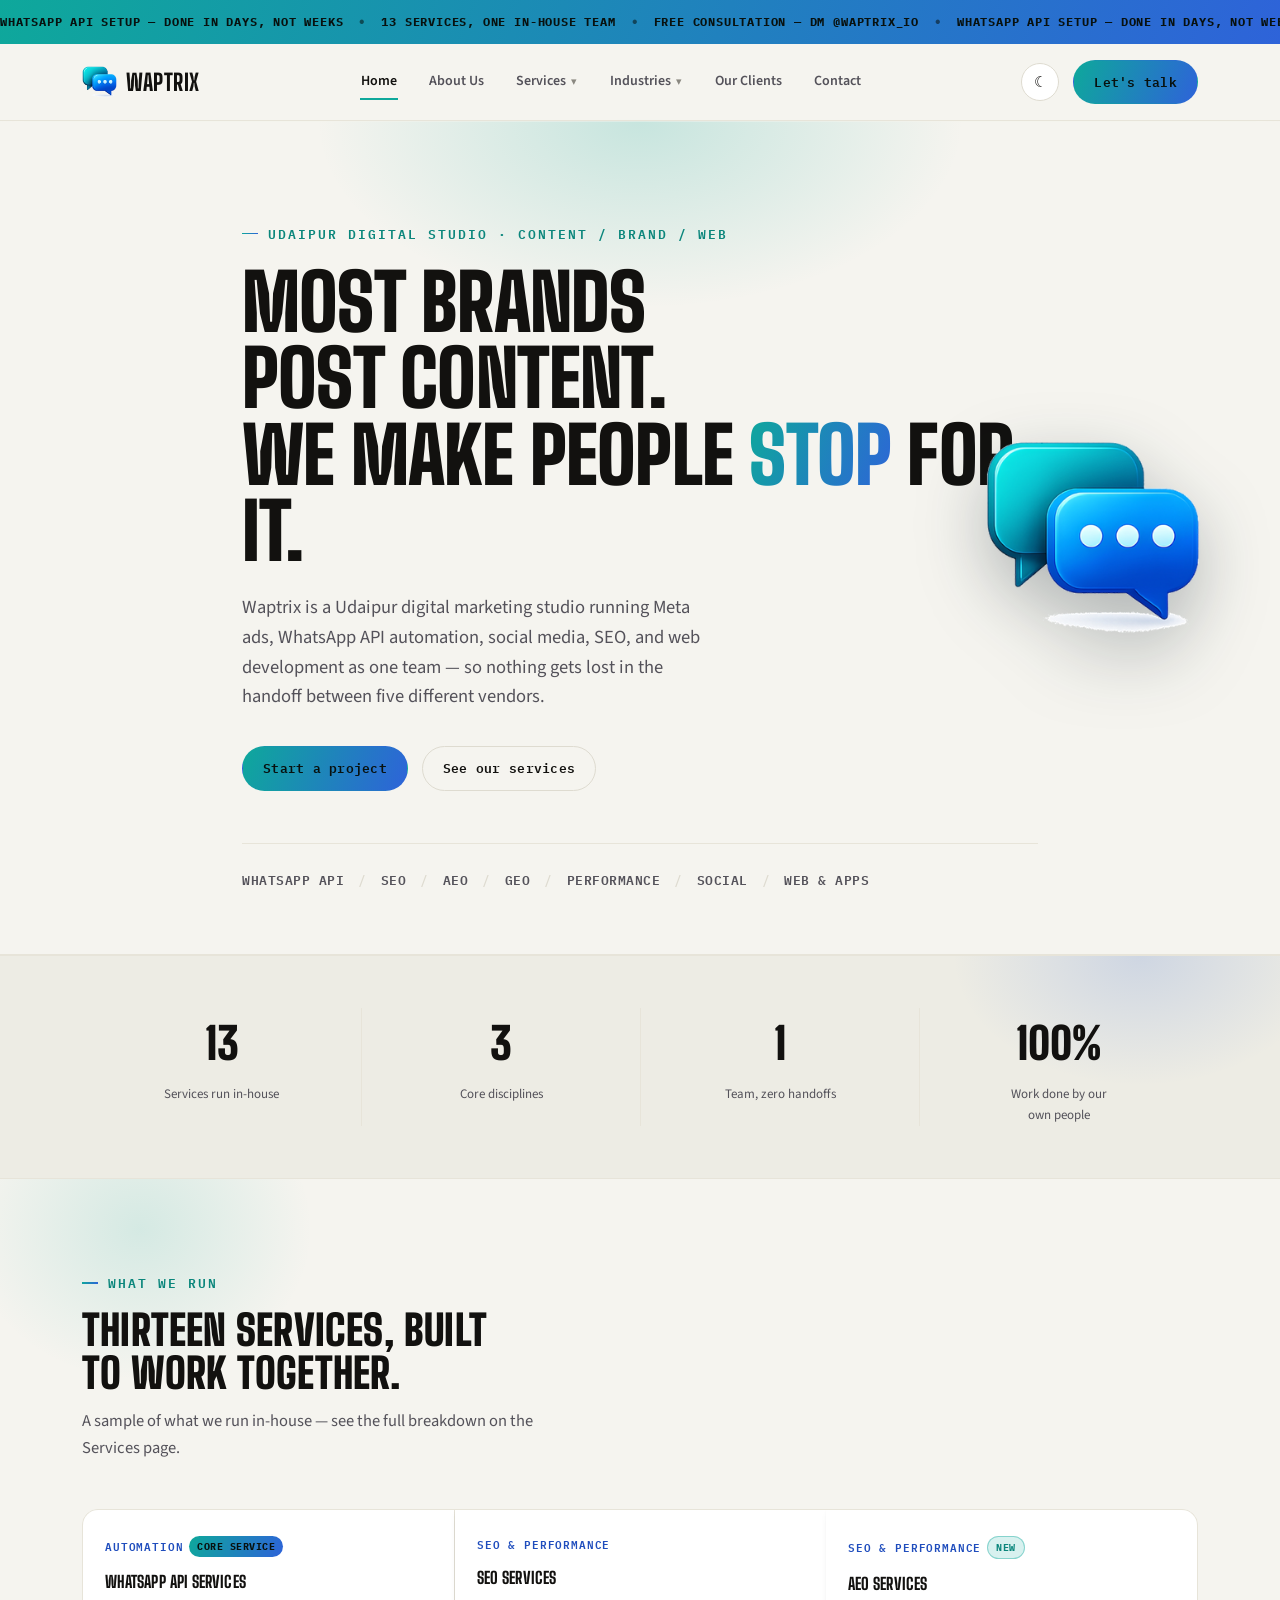
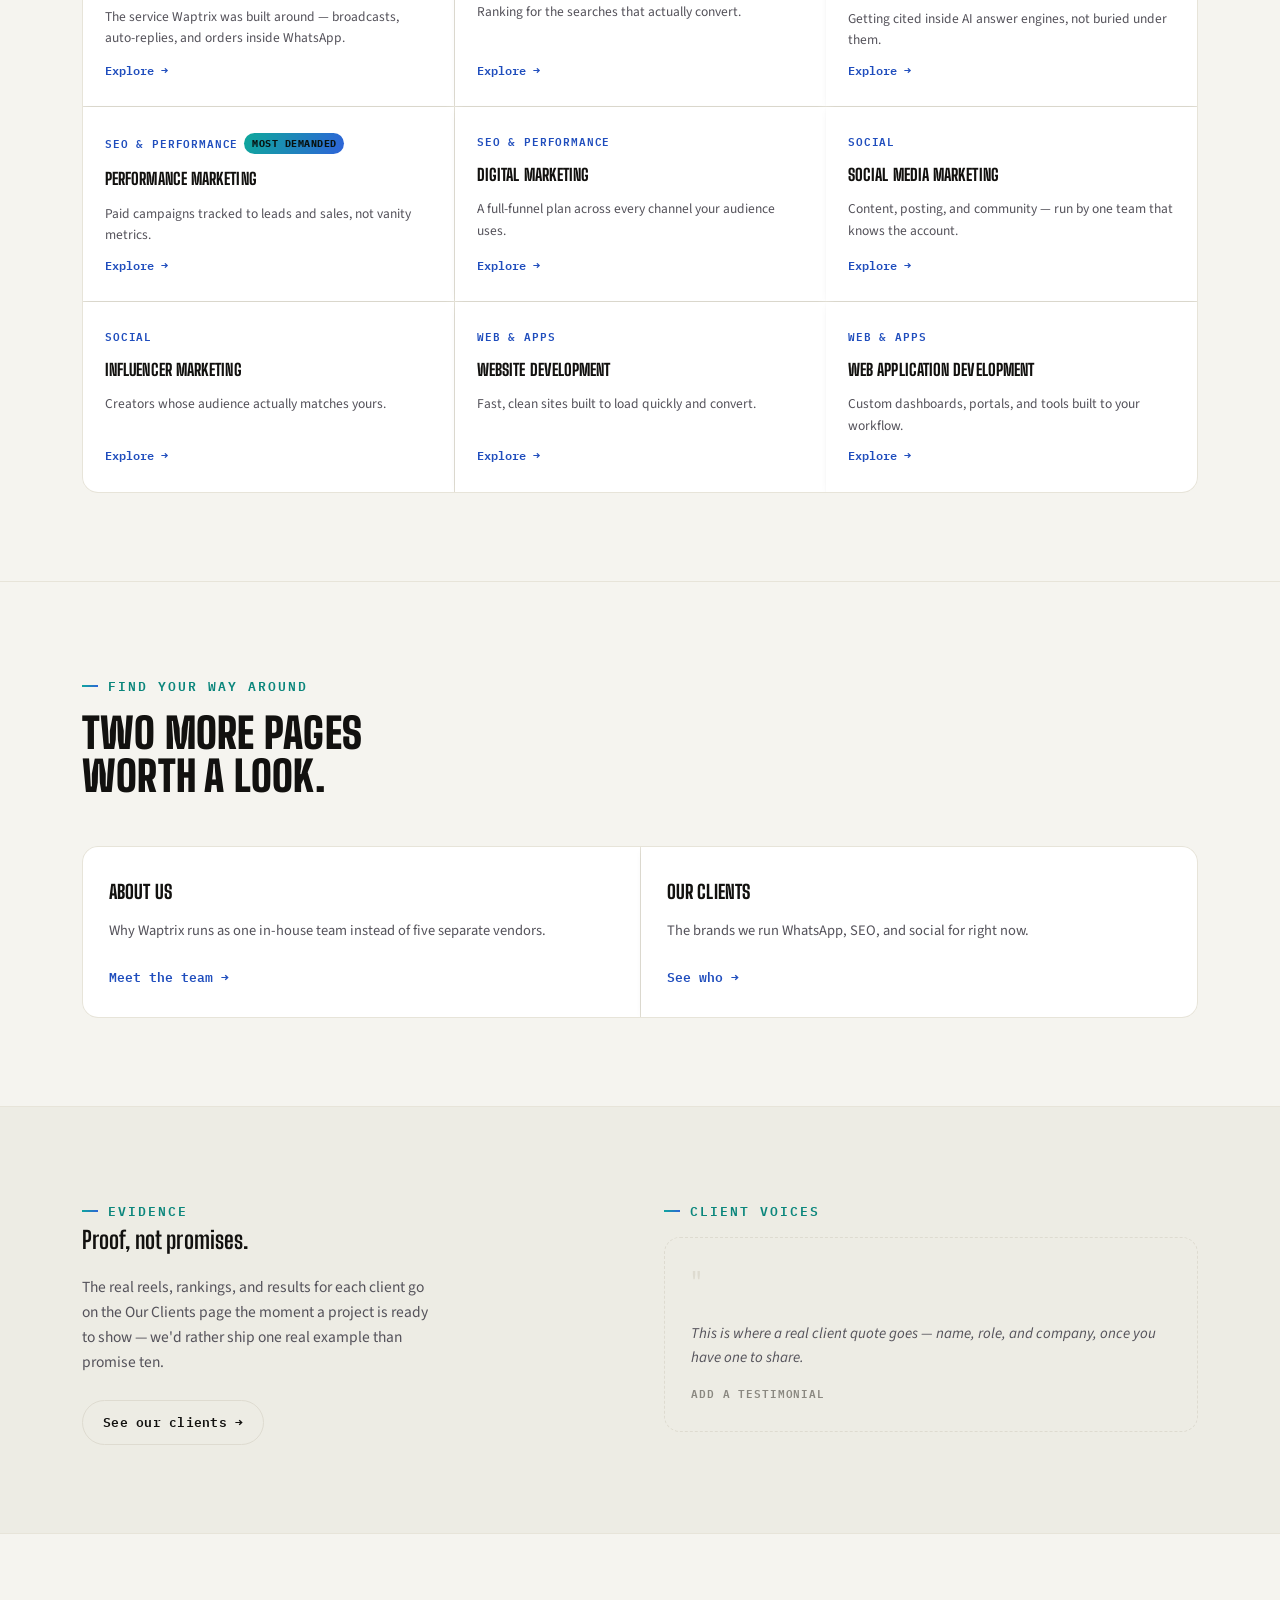
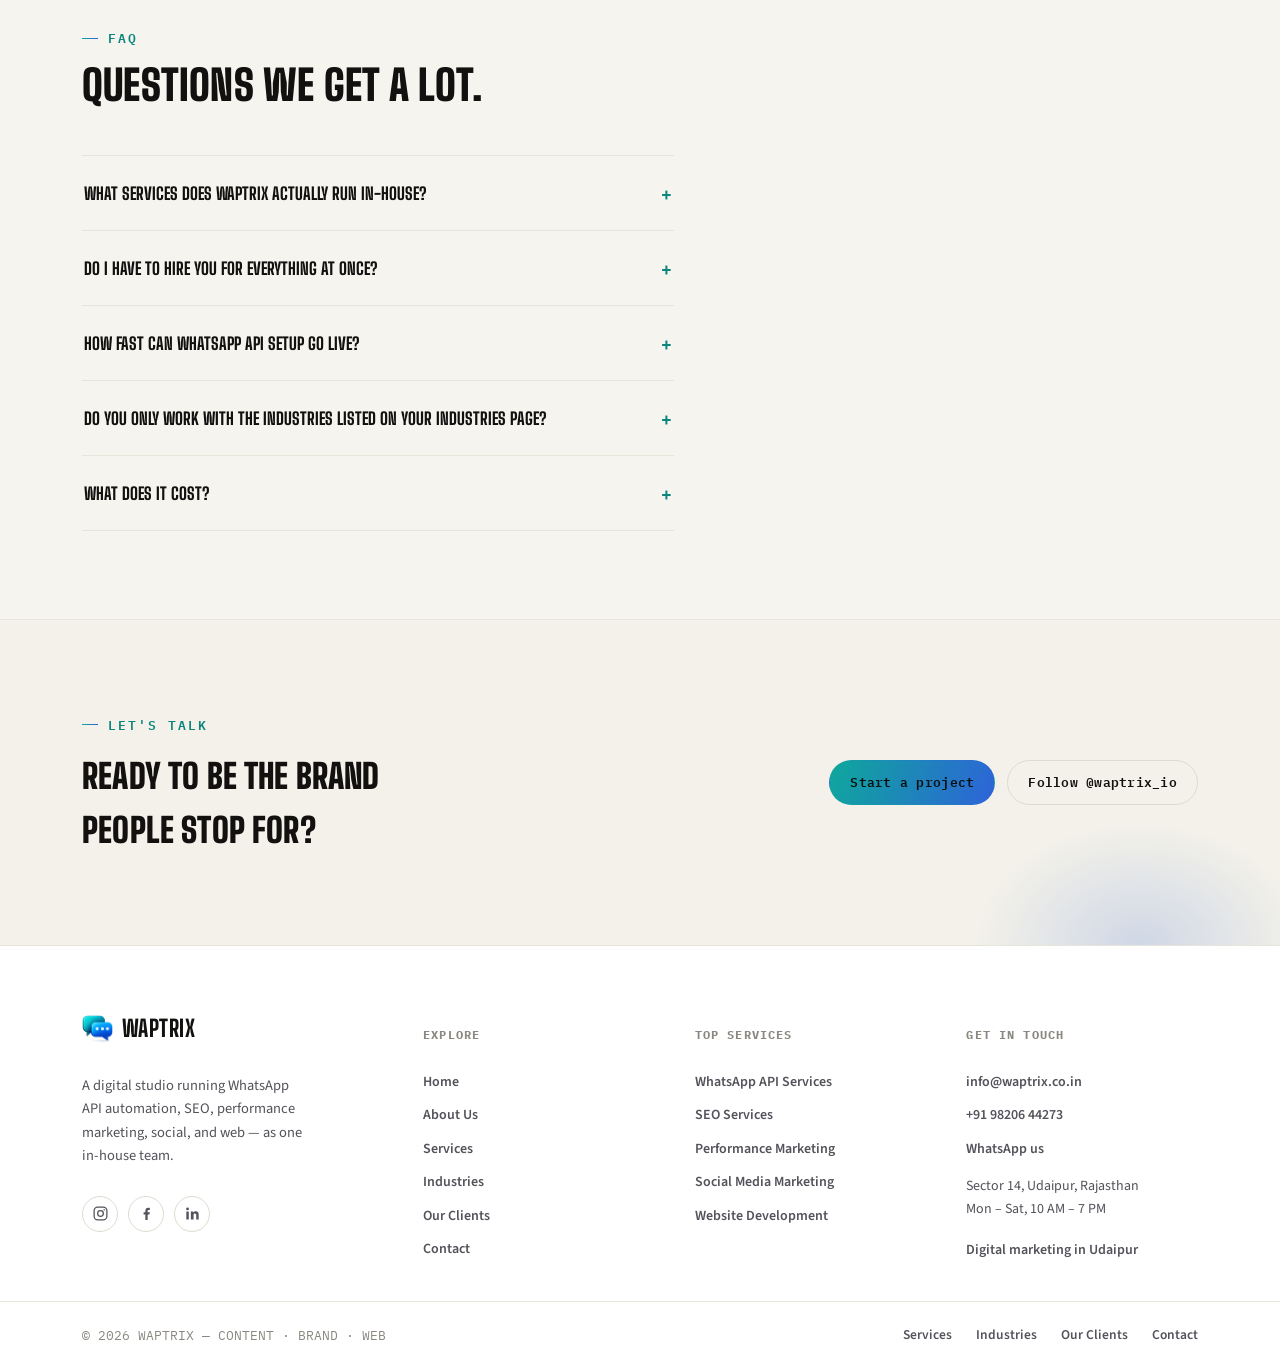
==== commit 1ad40508: "Add Udaipur local SEO: city page, address, hours and LocalBusiness data - New /digital-marketing-age" ====
--- a/src/site.html
+++ b/src/site.html
@@ -5,6 +5,43 @@
 <meta name="viewport" content="width=device-width, initial-scale=1">
 <meta name="description" content="Waptrix Studio — SEO, AEO, performance marketing, social media, website development and WhatsApp API services, all from one in-house team.">
 <title>Waptrix Studio</title>
+<script type="application/ld+json">
+{
+  "@context": "https://schema.org",
+  "@type": "ProfessionalService",
+  "name": "Waptrix",
+  "url": "https://waptrix.co.in/",
+  "logo": "https://waptrix.co.in/logo.png",
+  "image": "https://waptrix.co.in/logo.png",
+  "description": "Udaipur digital marketing agency for Meta ads, WhatsApp Business API and social media marketing.",
+  "telephone": "+91-98206-44273",
+  "email": "info@waptrix.co.in",
+  "address": {
+    "@type": "PostalAddress",
+    "streetAddress": "58, Near Bhagyalaxmi Bakery, Sector 14",
+    "addressLocality": "Udaipur",
+    "addressRegion": "Rajasthan",
+    "addressCountry": "IN"
+  },
+  "areaServed": [
+    {"@type": "City", "name": "Udaipur"},
+    {"@type": "State", "name": "Rajasthan"},
+    {"@type": "Country", "name": "India"}
+  ],
+  "openingHoursSpecification": [{
+    "@type": "OpeningHoursSpecification",
+    "dayOfWeek": ["Monday", "Tuesday", "Wednesday", "Thursday", "Friday", "Saturday"],
+    "opens": "10:00",
+    "closes": "19:00"
+  }],
+  "knowsAbout": ["Meta ads", "Facebook ads", "Instagram ads", "WhatsApp Business API", "Social media marketing"],
+  "sameAs": [
+    "https://www.instagram.com/waptrix_io/",
+    "https://www.facebook.com/profile.php?id=61591189481557",
+    "https://www.linkedin.com/company/waptrix-io/home/"
+  ]
+}
+</script>
 <link rel="preconnect" href="https://fonts.googleapis.com">
 <link rel="preconnect" href="https://fonts.gstatic.com" crossorigin>
 <link href="https://fonts.googleapis.com/css2?family=Big+Shoulders+Display:wght@700;800;900&family=Source+Sans+3:wght@400;500;600;700&family=IBM+Plex+Mono:wght@500;600&display=swap" rel="stylesheet">
@@ -503,6 +540,12 @@
   .contact-form button{align-self:flex-start; margin-top:4px;}
 
   /* ---------- Map slot ---------- */
+  .location-panel{display:grid; grid-template-columns:1fr 1.3fr; gap:32px; align-items:stretch;}
+  .location-info{display:flex; flex-direction:column; gap:22px;}
+  .location-info .label{font-size:11px; font-weight:600; letter-spacing:.08em; color:var(--ink-faint); margin-bottom:6px;}
+  .location-info p{margin:0; color:var(--ink-soft); font-size:16px;}
+  .location-map{width:100%; min-height:320px; border:1px solid var(--border-soft); border-radius:var(--radius);}
+  @media (max-width: 860px){ .location-panel{grid-template-columns:1fr;} }
   .map-slot{
     border:1.5px dashed var(--border); border-radius:var(--radius); padding:48px 40px;
     display:flex; flex-direction:column; align-items:center; text-align:center; gap:14px;
@@ -558,6 +601,7 @@
   }
   .footer-col{display:flex; flex-direction:column; gap:11px;}
   .footer-col a{font-size:14px; color:var(--ink-soft); font-weight:600;}
+  .footer-address{margin:4px 0 8px; font-size:14px; color:var(--ink-soft); line-height:1.6;}
   .footer-col a:hover{color:var(--teal-deep);}
   .footer-bottom{border-top:1px solid var(--border-soft); padding:22px 0;}
   .foot-row{display:flex; align-items:center; justify-content:space-between; gap:20px; flex-wrap:wrap;}
@@ -728,9 +772,9 @@
   <div class="page" id="page-home">
     <section class="hero">
       <div class="wrap hero-inner">
-        <span class="eyebrow">Digital Studio · Content / Brand / Web</span>
+        <span class="eyebrow">Udaipur Digital Studio · Content / Brand / Web</span>
         <h1>Most brands post content.<br>We make people <span class="hl">stop</span> for it.</h1>
-        <p class="lede">Waptrix runs WhatsApp API automation, SEO, performance marketing, social, and web development as one team — so nothing gets lost in the handoff between five different vendors.</p>
+        <p class="lede">Waptrix is a Udaipur digital marketing studio running Meta ads, WhatsApp API automation, social media, SEO, and web development as one team — so nothing gets lost in the handoff between five different vendors.</p>
         <div class="hero-ctas">
           <a class="btn btn-primary" href="#contact" data-page="contact">Start a project</a>
           <a class="btn btn-ghost" href="#services" data-page="services">See our services</a>
@@ -1178,7 +1222,7 @@
       <div class="svc-head">
         <span class="eyebrow">SEO &amp; Performance <span class="badge hot">Most Demanded</span></span>
         <h2>Performance Marketing</h2>
-        <p>Every rupee tracked back to a lead or a sale. We run paid campaigns across Meta, Google, and beyond with one goal — a lower cost per result than you're getting today.</p>
+        <p>Every rupee tracked back to a lead or a sale. From Udaipur, we run Meta ads on Facebook and Instagram, Google campaigns, and beyond with one goal — a lower cost per result than you're getting today.</p>
       </div>
       <div class="svc-overview">
         <h3>Why this matters</h3>
@@ -1252,7 +1296,7 @@
       <div class="svc-head">
         <span class="eyebrow">SEO &amp; Performance</span>
         <h2>Ad Management</h2>
-        <p>Hands-on management of your existing ad accounts — Meta, Google, or both — so campaigns get optimized daily instead of reviewed once a month.</p>
+        <p>Hands-on management of your existing ad accounts — Meta (Facebook &amp; Instagram), Google, or both — for Udaipur businesses and brands across India, so campaigns get optimized daily instead of reviewed once a month.</p>
       </div>
       <div class="svc-overview">
         <h3>Why this matters</h3>
@@ -1277,7 +1321,7 @@
       <div class="svc-head">
         <span class="eyebrow">Social</span>
         <h2>Social Media Marketing</h2>
-        <p>Full handling of your social presence — content, posting, community replies — run by one team that knows the account, not a rotating freelancer.</p>
+        <p>Full handling of your social presence for Udaipur brands and beyond — content, posting, community replies — run by one team that knows the account, not a rotating freelancer.</p>
       </div>
       <div class="svc-overview">
         <h3>Why this matters</h3>
@@ -1397,7 +1441,7 @@
       <div class="svc-head">
         <span class="eyebrow">Automation <span class="badge hot">Core Service</span></span>
         <h2>WhatsApp API Services</h2>
-        <p>The official WhatsApp Business API, set up and run for you — broadcast to customers, automate replies, and sell directly inside the chat app your customers already have open. This is the service Waptrix was built around, and it's the one most of our clients start with.</p>
+        <p>The official WhatsApp Business API, set up and run for your business in Udaipur or anywhere in India — broadcast to customers, automate replies, and sell directly inside the chat app your customers already have open. This is the service Waptrix was built around, and it's the one most of our clients start with.</p>
       </div>
       <div class="svc-overview">
         <h3>Why this matters</h3>
@@ -1633,15 +1677,60 @@
       <div class="wrap">
         <div class="sec-head">
           <span class="eyebrow">Find us</span>
-          <h2>Where we're based.</h2>
-        </div>
-        <div class="map-slot">
-          <div class="map-slot-icon">📍</div>
-          <p>No physical office address yet — this slot is ready for a real Google Maps embed the moment you have one. Give us the address and it goes right here.</p>
-          <span class="tag">Add a location</span>
+          <h2>Based in Udaipur.</h2>
+        </div>
+        <div class="location-panel">
+          <div class="location-info">
+            <div>
+              <div class="label mono">REGISTERED ADDRESS</div>
+              <p>58, Near Bhagyalaxmi Bakery, Sector 14,<br>Udaipur, Rajasthan</p>
+            </div>
+            <div>
+              <div class="label mono">HOURS</div>
+              <p>Monday – Saturday, 10 AM – 7 PM</p>
+            </div>
+            <div>
+              <div class="label mono">SERVICE AREA</div>
+              <p>Businesses across Udaipur and Rajasthan, and brands anywhere in India. We work remotely — call or WhatsApp to set up a meeting.</p>
+            </div>
+          </div>
+          <iframe class="location-map" title="Map of Sector 14, Udaipur" loading="lazy" referrerpolicy="no-referrer-when-downgrade"
+            src="https://www.google.com/maps?q=Sector+14,+Udaipur,+Rajasthan&amp;output=embed"></iframe>
         </div>
       </div>
     </section>
+  </div>
+
+  <div class="page" id="page-digital-marketing-agency-udaipur" hidden>
+    <section><div class="wrap">
+      <div class="svc-crumb"><a href="#home" data-page="home">Home</a><span>/</span><span>Udaipur</span></div>
+      <div class="svc-head">
+        <span class="eyebrow">Udaipur, Rajasthan</span>
+        <h2>Digital Marketing Agency in Udaipur</h2>
+        <p>Waptrix is a Udaipur digital marketing team for businesses that want more enquiries, not just more followers — Meta ads, WhatsApp Business API, and social media marketing, run by one in-house team.</p>
+      </div>
+      <div class="svc-overview">
+        <h3>Meta ads for Udaipur businesses</h3>
+        <p>Facebook and Instagram ads shown to the people who can actually call, visit, or order — targeted by area, interest, and intent. We set up tracking first so every rupee is tied back to a lead or a sale, then test creatives and audiences every week to bring your cost per enquiry down.</p>
+        <h3>WhatsApp Business API</h3>
+        <p>We handle Meta verification, message templates, and catalogs, then build automated replies and broadcast campaigns — so enquiries from your ads land in WhatsApp and get answered in seconds, even after hours.</p>
+        <h3>Social media marketing</h3>
+        <p>Reels, posts, and community replies handled by one team that knows your brand, planned around what people in Udaipur actually engage with — and around the city's busy seasons, from tourist and wedding season to festivals.</p>
+        <h3>Why work with a Udaipur team</h3>
+        <p>You get people who know the local market and work your hours, Monday to Saturday, 10 AM to 7 PM. One team runs your ads, WhatsApp, and social together, so a lead from an Instagram ad is followed up on WhatsApp the same day instead of getting lost between vendors.</p>
+      </div>
+      <ul class="svc-includes">
+        <li>Meta ads (Facebook &amp; Instagram) setup and daily management</li>
+        <li>WhatsApp Business API setup &amp; verification</li>
+        <li>Automated WhatsApp replies, broadcasts &amp; catalogs</li>
+        <li>Social media management — reels, posts &amp; community replies</li>
+        <li>Monthly reporting on leads and cost per lead</li>
+      </ul>
+      <div class="hero-ctas">
+        <a class="btn btn-primary" href="#contact" data-page="contact">Start a project</a>
+        <a class="btn btn-ghost" href="https://wa.me/919820644273" target="_blank" rel="noopener">WhatsApp us</a>
+      </div>
+    </div></section>
   </div>
 </main>
 
@@ -1696,6 +1785,8 @@
         <a href="mailto:info@waptrix.co.in">info@waptrix.co.in</a>
         <a href="tel:+919820644273">+91 98206 44273</a>
         <a href="https://wa.me/919820644273" target="_blank" rel="noopener">WhatsApp us</a>
+        <p class="footer-address">Sector 14, Udaipur, Rajasthan<br>Mon – Sat, 10 AM – 7 PM</p>
+        <a href="#digital-marketing-agency-udaipur" data-page="digital-marketing-agency-udaipur">Digital marketing in Udaipur</a>
       </div>
     </div>
   </div>
@@ -1743,17 +1834,19 @@
   (function(){
     var PAGES = ['home','about','services','seo','aeo','geo','performance-marketing','sem',
       'digital-marketing','ad-management','smm','influencer-marketing','ugc-video',
-      'website-development','web-app-development','whatsapp-api','industries','portfolio','contact'];
+      'website-development','web-app-development','whatsapp-api','industries','portfolio','contact',
+      'digital-marketing-agency-udaipur'];
     var TITLES = {
-      home:'Waptrix Studio', about:'About Us — Waptrix', services:'Services — Waptrix',
+      home:'Waptrix — Meta Ads, WhatsApp API & Social Media Agency in Udaipur', about:'About Us — Waptrix, Udaipur', services:'Services — Waptrix',
       seo:'SEO Services — Waptrix', aeo:'AEO Services — Waptrix', geo:'Generative Engine Optimization — Waptrix',
-      'performance-marketing':'Performance Marketing — Waptrix', sem:'Search Engine Marketing — Waptrix',
-      'digital-marketing':'Digital Marketing — Waptrix', 'ad-management':'Ad Management — Waptrix',
-      smm:'Social Media Marketing — Waptrix', 'influencer-marketing':'Influencer Marketing — Waptrix',
+      'performance-marketing':'Meta Ads & Performance Marketing in Udaipur — Waptrix', sem:'Search Engine Marketing — Waptrix',
+      'digital-marketing':'Digital Marketing — Waptrix', 'ad-management':'Meta & Google Ad Management in Udaipur — Waptrix',
+      smm:'Social Media Marketing Agency in Udaipur — Waptrix', 'influencer-marketing':'Influencer Marketing — Waptrix',
       'ugc-video':'UGC Video — Waptrix', 'website-development':'Website Development — Waptrix',
       'web-app-development':'Web Application Development — Waptrix',
-      'whatsapp-api':'WhatsApp API Services — Waptrix', industries:'Industries — Waptrix',
-      portfolio:'Our Clients — Waptrix', contact:'Contact — Waptrix'
+      'whatsapp-api':'WhatsApp Business API Services in Udaipur — Waptrix', industries:'Industries — Waptrix',
+      portfolio:'Our Clients — Waptrix', contact:'Contact Waptrix — Digital Marketing Agency in Udaipur',
+      'digital-marketing-agency-udaipur':'Digital Marketing Agency in Udaipur — Waptrix'
     };
     var menuBtn = document.getElementById('menuToggle');
     var mobileMenu = document.getElementById('mobileMenu');
